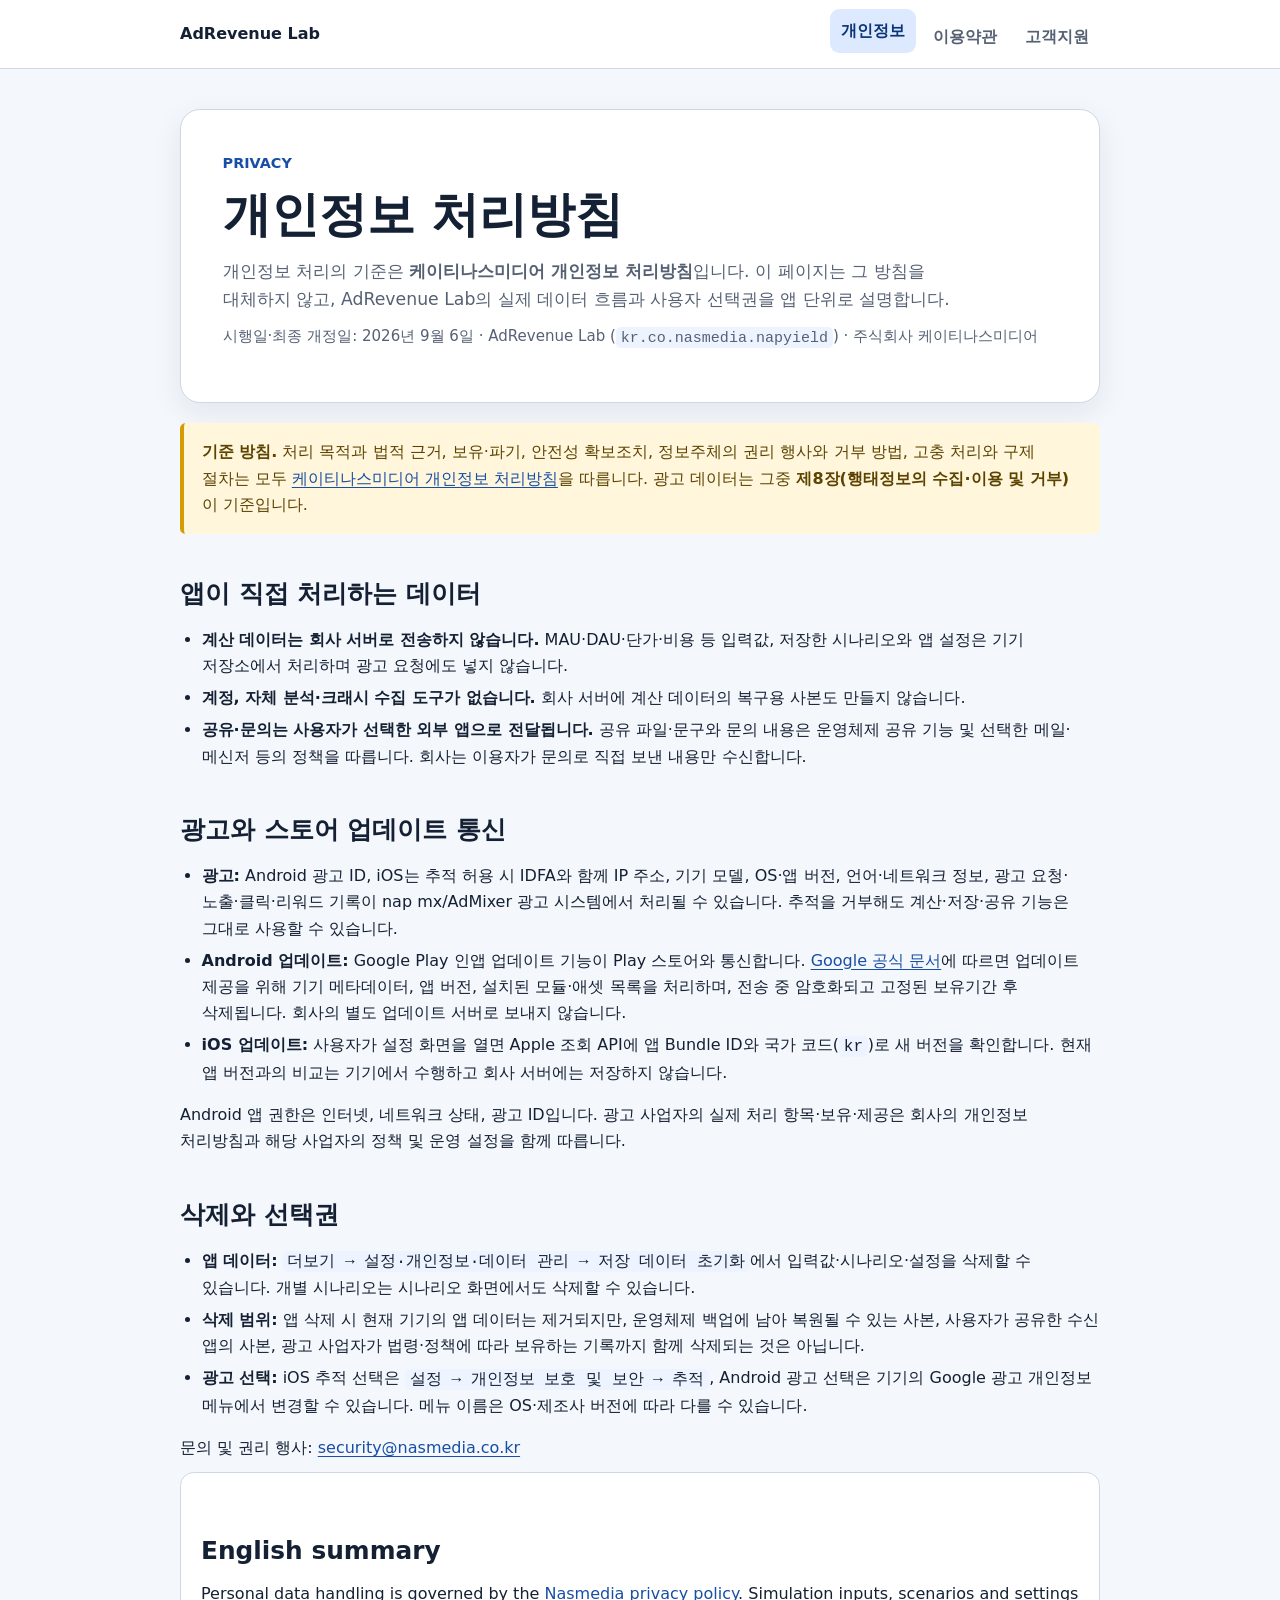
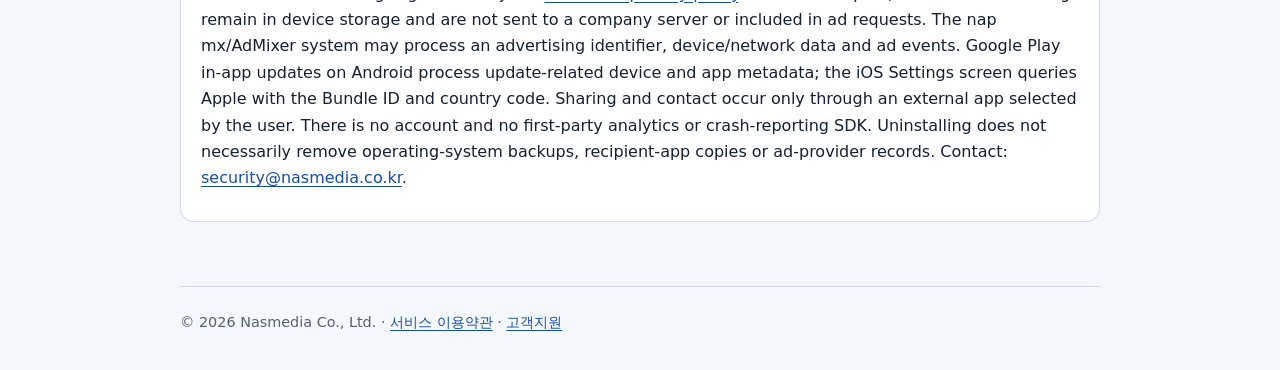
==== ad-revenue-simulator/public/privacy-policy/index.html @ 471c248a "docs: publish updated app policies and support" ====
<!doctype html>
<html lang="ko">
<head>
  <meta charset="utf-8">
  <meta name="viewport" content="width=device-width,initial-scale=1">
  <meta name="description" content="AdRevenue Lab 앱 개인정보 고지. 로컬 계산 데이터, nap mx 광고, 스토어 업데이트 확인과 삭제·선택권을 안내합니다.">
  <title>개인정보 처리방침 | AdRevenue Lab</title>
  <link rel="stylesheet" href="../legal.css">
</head>
<body>
  <a class="skip-link" href="#content">본문 바로가기</a>
  <header class="site-header"><div class="header-inner"><a class="brand" href="../support/">AdRevenue Lab</a><nav aria-label="정책 및 지원"><ul><li><a aria-current="page" href="./">개인정보</a></li><li><a href="../terms-of-service/">이용약관</a></li><li><a href="../support/">고객지원</a></li></ul></nav></div></header>
  <main id="content">
    <section class="hero" aria-labelledby="page-title">
      <p class="eyebrow">PRIVACY</p><h1 id="page-title">개인정보 처리방침</h1>
      <p class="lead">개인정보 처리의 기준은 <strong>케이티나스미디어 개인정보 처리방침</strong>입니다. 이 페이지는 그 방침을 대체하지 않고, AdRevenue Lab의 실제 데이터 흐름과 사용자 선택권을 앱 단위로 설명합니다.</p>
      <p class="meta">시행일·최종 개정일: 2026년 9월 6일 · AdRevenue Lab (<code>kr.co.nasmedia.napyield</code>) · 주식회사 케이티나스미디어</p>
    </section>

    <aside class="notice" aria-label="기준 방침"><strong>기준 방침.</strong> 처리 목적과 법적 근거, 보유·파기, 안전성 확보조치, 정보주체의 권리 행사와 거부 방법, 고충 처리와 구제 절차는 모두 <a href="https://www.nasmedia.co.kr/%EA%B0%9C%EC%9D%B8%EC%A0%95%EB%B3%B4%EC%B2%98%EB%A6%AC%EB%B0%A9%EC%B9%A8/">케이티나스미디어 개인정보 처리방침</a>을 따릅니다. 광고 데이터는 그중 <strong>제8장(행태정보의 수집·이용 및 거부)</strong>이 기준입니다.</aside>

    <section aria-labelledby="local-data"><h2 id="local-data">앱이 직접 처리하는 데이터</h2>
      <ul>
        <li><strong>계산 데이터는 회사 서버로 전송하지 않습니다.</strong> MAU·DAU·단가·비용 등 입력값, 저장한 시나리오와 앱 설정은 기기 저장소에서 처리하며 광고 요청에도 넣지 않습니다.</li>
        <li><strong>계정, 자체 분석·크래시 수집 도구가 없습니다.</strong> 회사 서버에 계산 데이터의 복구용 사본도 만들지 않습니다.</li>
        <li><strong>공유·문의는 사용자가 선택한 외부 앱으로 전달됩니다.</strong> 공유 파일·문구와 문의 내용은 운영체제 공유 기능 및 선택한 메일·메신저 등의 정책을 따릅니다. 회사는 이용자가 문의로 직접 보낸 내용만 수신합니다.</li>
      </ul>
    </section>

    <section aria-labelledby="communications"><h2 id="communications">광고와 스토어 업데이트 통신</h2>
      <ul>
        <li><strong>광고:</strong> Android 광고 ID, iOS는 추적 허용 시 IDFA와 함께 IP 주소, 기기 모델, OS·앱 버전, 언어·네트워크 정보, 광고 요청·노출·클릭·리워드 기록이 nap mx/AdMixer 광고 시스템에서 처리될 수 있습니다. 추적을 거부해도 계산·저장·공유 기능은 그대로 사용할 수 있습니다.</li>
        <li><strong>Android 업데이트:</strong> Google Play 인앱 업데이트 기능이 Play 스토어와 통신합니다. <a href="https://developer.android.com/guide/playcore/in-app-updates">Google 공식 문서</a>에 따르면 업데이트 제공을 위해 기기 메타데이터, 앱 버전, 설치된 모듈·애셋 목록을 처리하며, 전송 중 암호화되고 고정된 보유기간 후 삭제됩니다. 회사의 별도 업데이트 서버로 보내지 않습니다.</li>
        <li><strong>iOS 업데이트:</strong> 사용자가 설정 화면을 열면 Apple 조회 API에 앱 Bundle ID와 국가 코드(<code>kr</code>)로 새 버전을 확인합니다. 현재 앱 버전과의 비교는 기기에서 수행하고 회사 서버에는 저장하지 않습니다.</li>
      </ul>
      <p>Android 앱 권한은 인터넷, 네트워크 상태, 광고 ID입니다. 광고 사업자의 실제 처리 항목·보유·제공은 회사의 개인정보 처리방침과 해당 사업자의 정책 및 운영 설정을 함께 따릅니다.</p>
    </section>

    <section aria-labelledby="choices"><h2 id="choices">삭제와 선택권</h2>
      <ul>
        <li><strong>앱 데이터:</strong> <code>더보기 → 설정·개인정보·데이터 관리 → 저장 데이터 초기화</code>에서 입력값·시나리오·설정을 삭제할 수 있습니다. 개별 시나리오는 시나리오 화면에서도 삭제할 수 있습니다.</li>
        <li><strong>삭제 범위:</strong> 앱 삭제 시 현재 기기의 앱 데이터는 제거되지만, 운영체제 백업에 남아 복원될 수 있는 사본, 사용자가 공유한 수신 앱의 사본, 광고 사업자가 법령·정책에 따라 보유하는 기록까지 함께 삭제되는 것은 아닙니다.</li>
        <li><strong>광고 선택:</strong> iOS 추적 선택은 <code>설정 → 개인정보 보호 및 보안 → 추적</code>, Android 광고 선택은 기기의 Google 광고 개인정보 메뉴에서 변경할 수 있습니다. 메뉴 이름은 OS·제조사 버전에 따라 다를 수 있습니다.</li>
      </ul>
      <p>문의 및 권리 행사: <a href="mailto:security@nasmedia.co.kr">security@nasmedia.co.kr</a></p>
    </section>

    <section class="card" aria-labelledby="english-summary"><h2 id="english-summary">English summary</h2><p>Personal data handling is governed by the <a href="https://www.nasmedia.co.kr/%EA%B0%9C%EC%9D%B8%EC%A0%95%EB%B3%B4%EC%B2%98%EB%A6%AC%EB%B0%A9%EC%B9%A8/">Nasmedia privacy policy</a>. Simulation inputs, scenarios and settings remain in device storage and are not sent to a company server or included in ad requests. The nap mx/AdMixer system may process an advertising identifier, device/network data and ad events. Google Play in-app updates on Android process update-related device and app metadata; the iOS Settings screen queries Apple with the Bundle ID and country code. Sharing and contact occur only through an external app selected by the user. There is no account and no first-party analytics or crash-reporting SDK. Uninstalling does not necessarily remove operating-system backups, recipient-app copies or ad-provider records. Contact: <a href="mailto:security@nasmedia.co.kr">security@nasmedia.co.kr</a>.</p></section>
  </main>
  <footer class="site-footer">© 2026 Nasmedia Co., Ltd. · <a href="../terms-of-service/">서비스 이용약관</a> · <a href="../support/">고객지원</a></footer>
</body>
</html>
---- ad-revenue-simulator/public/legal.css ----
:root {
  color-scheme: light dark;
  --bg: #f4f7fb;
  --surface: #ffffff;
  --surface-soft: #eef4ff;
  --text: #142033;
  --muted: #566174;
  --line: #ced7e6;
  --brand: #174ea6;
  --brand-strong: #0b3578;
  --accent: #dce9ff;
  --warning-bg: #fff6db;
  --warning-text: #5c4300;
  --focus: #ffbf47;
  --shadow: 0 10px 30px rgb(27 55 95 / 8%);
}

* { box-sizing: border-box; }
html { scroll-behavior: smooth; }
body { margin: 0; background: var(--bg); color: var(--text); font: 16px/1.65 system-ui, -apple-system, BlinkMacSystemFont, "Segoe UI", sans-serif; word-break: keep-all; overflow-wrap: anywhere; }
a { color: var(--brand); text-underline-offset: .18em; }
a:hover { color: var(--brand-strong); }
a:focus-visible, summary:focus-visible { outline: 3px solid var(--focus); outline-offset: 3px; border-radius: 3px; }
.skip-link { position: fixed; z-index: 10; top: .75rem; left: .75rem; padding: .65rem .9rem; border-radius: .5rem; background: var(--text); color: var(--surface); transform: translateY(-180%); }
.skip-link:focus { transform: translateY(0); }
.site-header { border-bottom: 1px solid var(--line); background: var(--surface); }
.header-inner, main, .site-footer { width: min(100% - 2rem, 920px); margin-inline: auto; }
.header-inner { display: flex; align-items: center; justify-content: space-between; gap: 1rem; min-height: 4.25rem; }
.brand { color: var(--text); font-weight: 800; text-decoration: none; }
nav ul { display: flex; flex-wrap: wrap; gap: .35rem; margin: 0; padding: 0; list-style: none; }
nav a { display: inline-block; min-height: 2.75rem; padding: .55rem .7rem; border-radius: .6rem; color: var(--muted); font-weight: 650; text-decoration: none; }
nav a[aria-current="page"] { background: var(--accent); color: var(--brand-strong); }
main { padding-block: 2.5rem 4rem; }
.hero { padding: clamp(1.5rem, 4vw, 2.6rem); border: 1px solid var(--line); border-radius: 1.25rem; background: var(--surface); box-shadow: var(--shadow); }
.eyebrow { margin: 0 0 .4rem; color: var(--brand); font-size: .9rem; font-weight: 800; }
h1, h2, h3 { line-height: 1.35; letter-spacing: 0; }
h1 { margin: 0; font-size: clamp(2rem, 5vw, 3rem); }
h2 { margin: 2.7rem 0 .8rem; font-size: 1.55rem; scroll-margin-top: 1rem; }
h3 { margin: 1.5rem 0 .45rem; font-size: 1.15rem; }
p { margin: .65rem 0; }
.lead { max-width: 68ch; color: var(--muted); font-size: 1.08rem; }
.meta { color: var(--muted); font-size: .94rem; }
.summary-grid { display: grid; grid-template-columns: repeat(3, minmax(0, 1fr)); gap: .8rem; margin-top: 1.3rem; }
.summary-item, .card { border: 1px solid var(--line); border-radius: .85rem; background: var(--surface); }
.summary-item { padding: 1rem; background: var(--surface-soft); }
.summary-item strong { display: block; margin-bottom: .25rem; }
.summary-item p { margin: 0; color: var(--muted); font-size: .94rem; }
.notice { margin: 1.25rem 0; padding: 1rem 1.1rem; border-left: .3rem solid #d59b00; border-radius: .35rem; background: var(--warning-bg); color: var(--warning-text); }
.toc, .card { padding: 1.15rem 1.25rem; }
.toc { margin-top: 1.2rem; border: 1px solid var(--line); border-radius: .85rem; background: var(--surface); }
.toc strong { display: block; margin-bottom: .45rem; }
.toc ol { margin: 0; padding-left: 1.25rem; columns: 2; column-gap: 2rem; }
.toc li { break-inside: avoid; margin: .2rem 0; }
.table-wrap { margin: 1rem 0; overflow-x: auto; border: 1px solid var(--line); border-radius: .75rem; background: var(--surface); }
table { width: 100%; border-collapse: collapse; min-width: 680px; }
th, td { padding: .8rem; border-bottom: 1px solid var(--line); text-align: left; vertical-align: top; }
th { background: var(--surface-soft); font-size: .92rem; }
tr:last-child td { border-bottom: 0; }
ul, ol { padding-left: 1.35rem; }
li + li { margin-top: .35rem; }
code { padding: .1rem .3rem; border-radius: .3rem; background: var(--surface-soft); }
details { margin: .75rem 0; border: 1px solid var(--line); border-radius: .75rem; background: var(--surface); }
summary { padding: 1rem; cursor: pointer; font-weight: 750; }
details > div { padding: 0 1rem 1rem; color: var(--muted); }
details > div > :first-child { margin-top: 0; }
.contact-grid { display: grid; grid-template-columns: repeat(2, minmax(0, 1fr)); gap: .8rem; }
.site-footer { padding-block: 1.5rem 2.5rem; border-top: 1px solid var(--line); color: var(--muted); font-size: .9rem; }
@media (max-width: 720px) { .header-inner { align-items: flex-start; flex-direction: column; padding-block: .85rem; } .summary-grid, .contact-grid { grid-template-columns: 1fr; } .toc ol { columns: 1; } main { padding-top: 1.25rem; } }
@media (prefers-reduced-motion: reduce) { html { scroll-behavior: auto; } }
@media (prefers-color-scheme: dark) { :root { --bg: #0e1624; --surface: #151f30; --surface-soft: #1b2d49; --text: #edf3ff; --muted: #b7c2d3; --line: #35445c; --brand: #9cc2ff; --brand-strong: #c3d9ff; --accent: #233d64; --warning-bg: #3d310c; --warning-text: #ffe39a; --shadow: none; } }
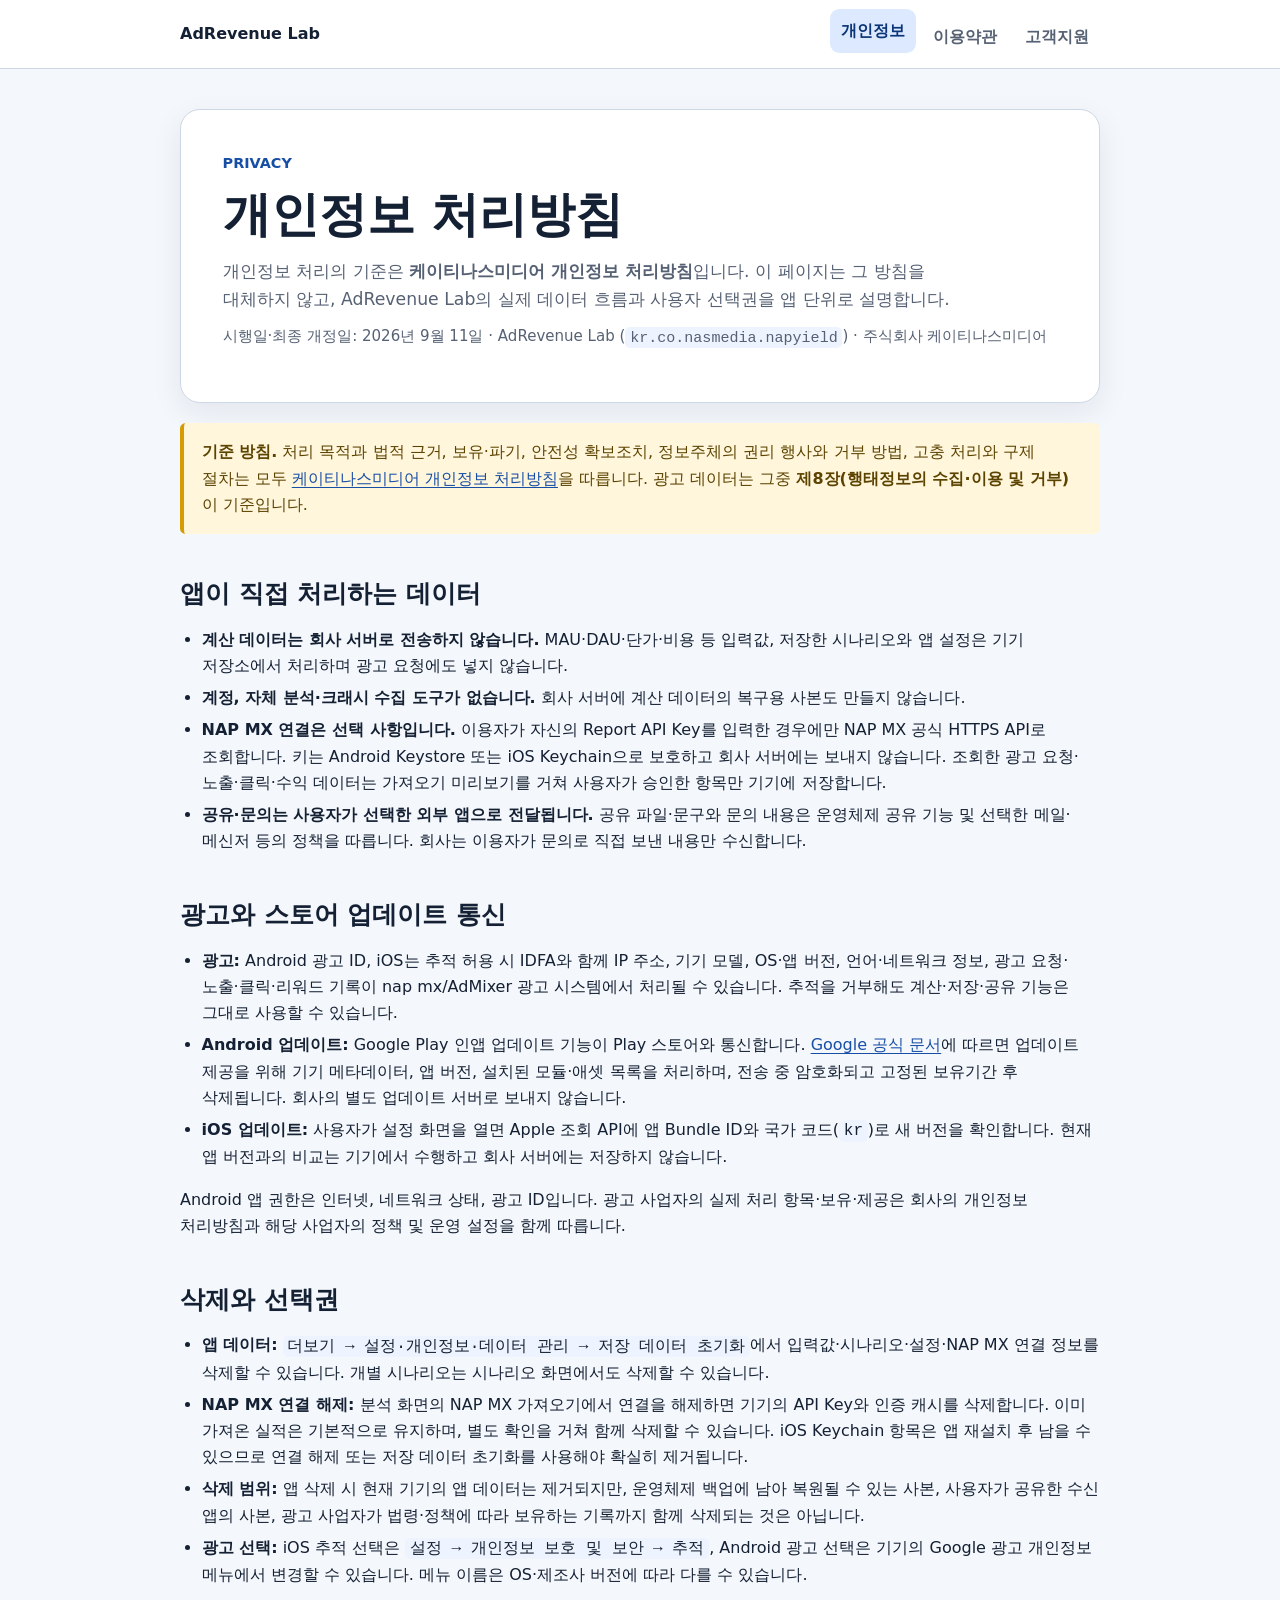
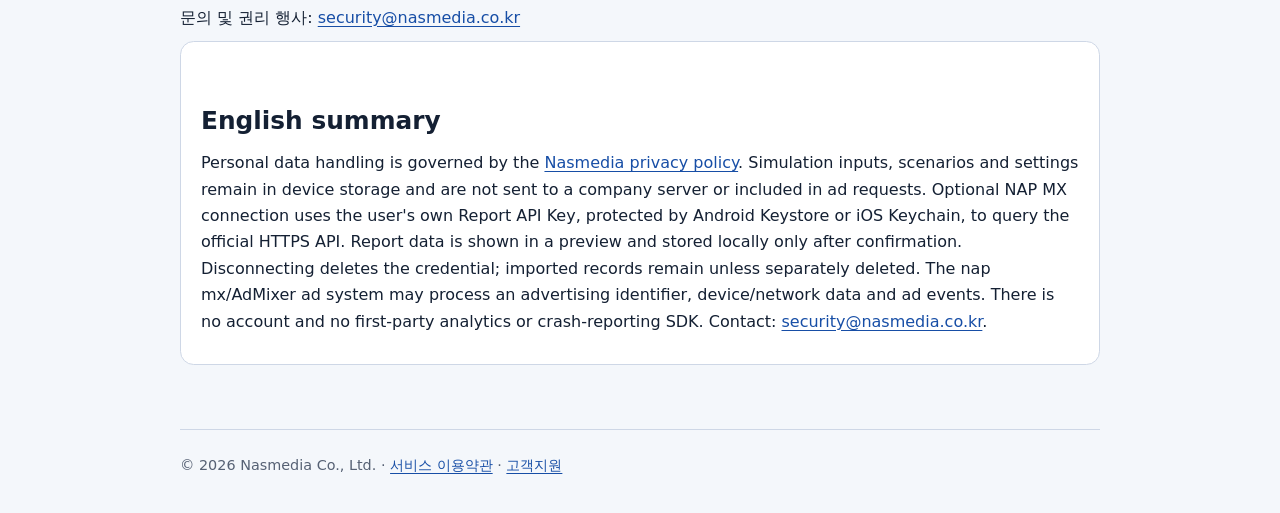
==== commit 11956472: "docs: disclose optional NAP MX report connection" ====
--- a/ad-revenue-simulator/public/privacy-policy/index.html
+++ b/ad-revenue-simulator/public/privacy-policy/index.html
@@ -14,7 +14,7 @@
     <section class="hero" aria-labelledby="page-title">
       <p class="eyebrow">PRIVACY</p><h1 id="page-title">개인정보 처리방침</h1>
       <p class="lead">개인정보 처리의 기준은 <strong>케이티나스미디어 개인정보 처리방침</strong>입니다. 이 페이지는 그 방침을 대체하지 않고, AdRevenue Lab의 실제 데이터 흐름과 사용자 선택권을 앱 단위로 설명합니다.</p>
-      <p class="meta">시행일·최종 개정일: 2026년 9월 6일 · AdRevenue Lab (<code>kr.co.nasmedia.napyield</code>) · 주식회사 케이티나스미디어</p>
+      <p class="meta">시행일·최종 개정일: 2026년 9월 11일 · AdRevenue Lab (<code>kr.co.nasmedia.napyield</code>) · 주식회사 케이티나스미디어</p>
     </section>
 
     <aside class="notice" aria-label="기준 방침"><strong>기준 방침.</strong> 처리 목적과 법적 근거, 보유·파기, 안전성 확보조치, 정보주체의 권리 행사와 거부 방법, 고충 처리와 구제 절차는 모두 <a href="https://www.nasmedia.co.kr/%EA%B0%9C%EC%9D%B8%EC%A0%95%EB%B3%B4%EC%B2%98%EB%A6%AC%EB%B0%A9%EC%B9%A8/">케이티나스미디어 개인정보 처리방침</a>을 따릅니다. 광고 데이터는 그중 <strong>제8장(행태정보의 수집·이용 및 거부)</strong>이 기준입니다.</aside>
@@ -23,6 +23,7 @@
       <ul>
         <li><strong>계산 데이터는 회사 서버로 전송하지 않습니다.</strong> MAU·DAU·단가·비용 등 입력값, 저장한 시나리오와 앱 설정은 기기 저장소에서 처리하며 광고 요청에도 넣지 않습니다.</li>
         <li><strong>계정, 자체 분석·크래시 수집 도구가 없습니다.</strong> 회사 서버에 계산 데이터의 복구용 사본도 만들지 않습니다.</li>
+        <li><strong>NAP MX 연결은 선택 사항입니다.</strong> 이용자가 자신의 Report API Key를 입력한 경우에만 NAP MX 공식 HTTPS API로 조회합니다. 키는 Android Keystore 또는 iOS Keychain으로 보호하고 회사 서버에는 보내지 않습니다. 조회한 광고 요청·노출·클릭·수익 데이터는 가져오기 미리보기를 거쳐 사용자가 승인한 항목만 기기에 저장합니다.</li>
         <li><strong>공유·문의는 사용자가 선택한 외부 앱으로 전달됩니다.</strong> 공유 파일·문구와 문의 내용은 운영체제 공유 기능 및 선택한 메일·메신저 등의 정책을 따릅니다. 회사는 이용자가 문의로 직접 보낸 내용만 수신합니다.</li>
       </ul>
     </section>
@@ -38,14 +39,15 @@
 
     <section aria-labelledby="choices"><h2 id="choices">삭제와 선택권</h2>
       <ul>
-        <li><strong>앱 데이터:</strong> <code>더보기 → 설정·개인정보·데이터 관리 → 저장 데이터 초기화</code>에서 입력값·시나리오·설정을 삭제할 수 있습니다. 개별 시나리오는 시나리오 화면에서도 삭제할 수 있습니다.</li>
+        <li><strong>앱 데이터:</strong> <code>더보기 → 설정·개인정보·데이터 관리 → 저장 데이터 초기화</code>에서 입력값·시나리오·설정·NAP MX 연결 정보를 삭제할 수 있습니다. 개별 시나리오는 시나리오 화면에서도 삭제할 수 있습니다.</li>
+        <li><strong>NAP MX 연결 해제:</strong> 분석 화면의 NAP MX 가져오기에서 연결을 해제하면 기기의 API Key와 인증 캐시를 삭제합니다. 이미 가져온 실적은 기본적으로 유지하며, 별도 확인을 거쳐 함께 삭제할 수 있습니다. iOS Keychain 항목은 앱 재설치 후 남을 수 있으므로 연결 해제 또는 저장 데이터 초기화를 사용해야 확실히 제거됩니다.</li>
         <li><strong>삭제 범위:</strong> 앱 삭제 시 현재 기기의 앱 데이터는 제거되지만, 운영체제 백업에 남아 복원될 수 있는 사본, 사용자가 공유한 수신 앱의 사본, 광고 사업자가 법령·정책에 따라 보유하는 기록까지 함께 삭제되는 것은 아닙니다.</li>
         <li><strong>광고 선택:</strong> iOS 추적 선택은 <code>설정 → 개인정보 보호 및 보안 → 추적</code>, Android 광고 선택은 기기의 Google 광고 개인정보 메뉴에서 변경할 수 있습니다. 메뉴 이름은 OS·제조사 버전에 따라 다를 수 있습니다.</li>
       </ul>
       <p>문의 및 권리 행사: <a href="mailto:security@nasmedia.co.kr">security@nasmedia.co.kr</a></p>
     </section>
 
-    <section class="card" aria-labelledby="english-summary"><h2 id="english-summary">English summary</h2><p>Personal data handling is governed by the <a href="https://www.nasmedia.co.kr/%EA%B0%9C%EC%9D%B8%EC%A0%95%EB%B3%B4%EC%B2%98%EB%A6%AC%EB%B0%A9%EC%B9%A8/">Nasmedia privacy policy</a>. Simulation inputs, scenarios and settings remain in device storage and are not sent to a company server or included in ad requests. The nap mx/AdMixer system may process an advertising identifier, device/network data and ad events. Google Play in-app updates on Android process update-related device and app metadata; the iOS Settings screen queries Apple with the Bundle ID and country code. Sharing and contact occur only through an external app selected by the user. There is no account and no first-party analytics or crash-reporting SDK. Uninstalling does not necessarily remove operating-system backups, recipient-app copies or ad-provider records. Contact: <a href="mailto:security@nasmedia.co.kr">security@nasmedia.co.kr</a>.</p></section>
+    <section class="card" aria-labelledby="english-summary"><h2 id="english-summary">English summary</h2><p>Personal data handling is governed by the <a href="https://www.nasmedia.co.kr/%EA%B0%9C%EC%9D%B8%EC%A0%95%EB%B3%B4%EC%B2%98%EB%A6%AC%EB%B0%A9%EC%B9%A8/">Nasmedia privacy policy</a>. Simulation inputs, scenarios and settings remain in device storage and are not sent to a company server or included in ad requests. Optional NAP MX connection uses the user's own Report API Key, protected by Android Keystore or iOS Keychain, to query the official HTTPS API. Report data is shown in a preview and stored locally only after confirmation. Disconnecting deletes the credential; imported records remain unless separately deleted. The nap mx/AdMixer ad system may process an advertising identifier, device/network data and ad events. There is no account and no first-party analytics or crash-reporting SDK. Contact: <a href="mailto:security@nasmedia.co.kr">security@nasmedia.co.kr</a>.</p></section>
   </main>
   <footer class="site-footer">© 2026 Nasmedia Co., Ltd. · <a href="../terms-of-service/">서비스 이용약관</a> · <a href="../support/">고객지원</a></footer>
 </body>
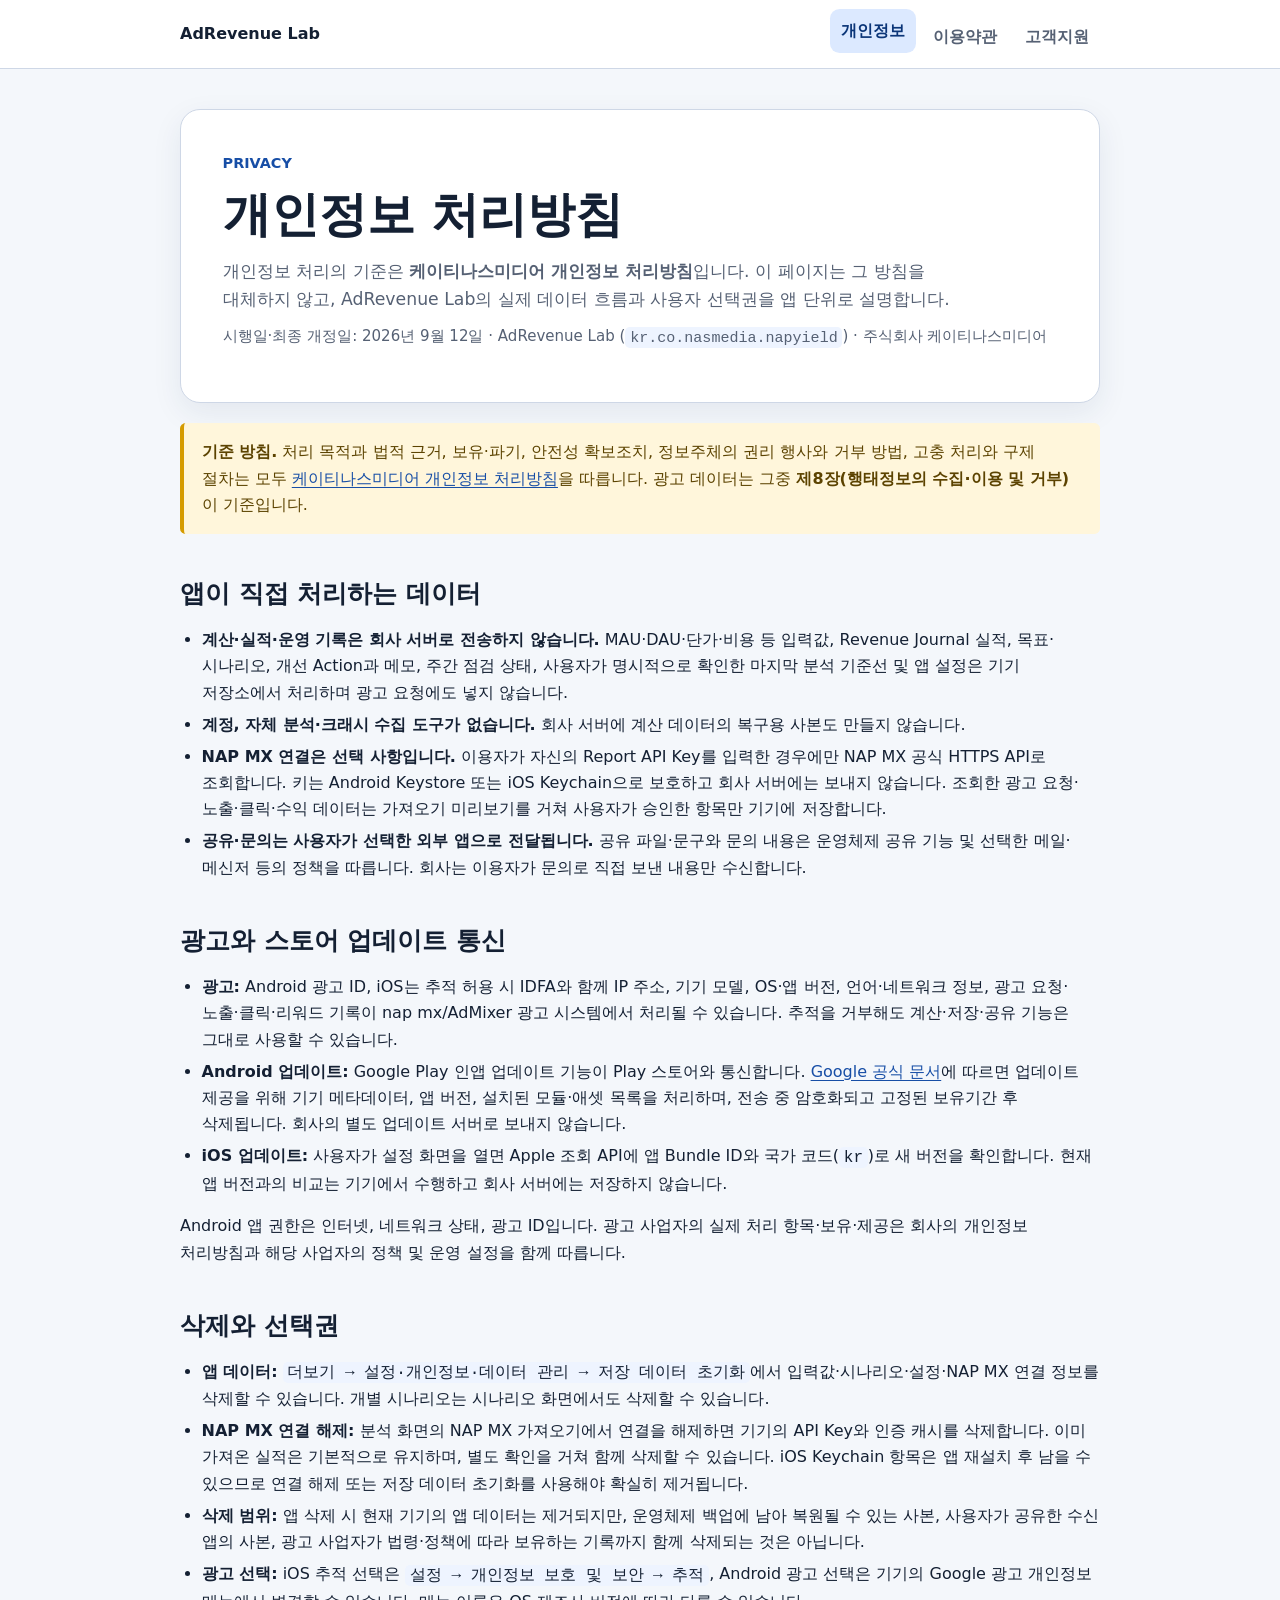
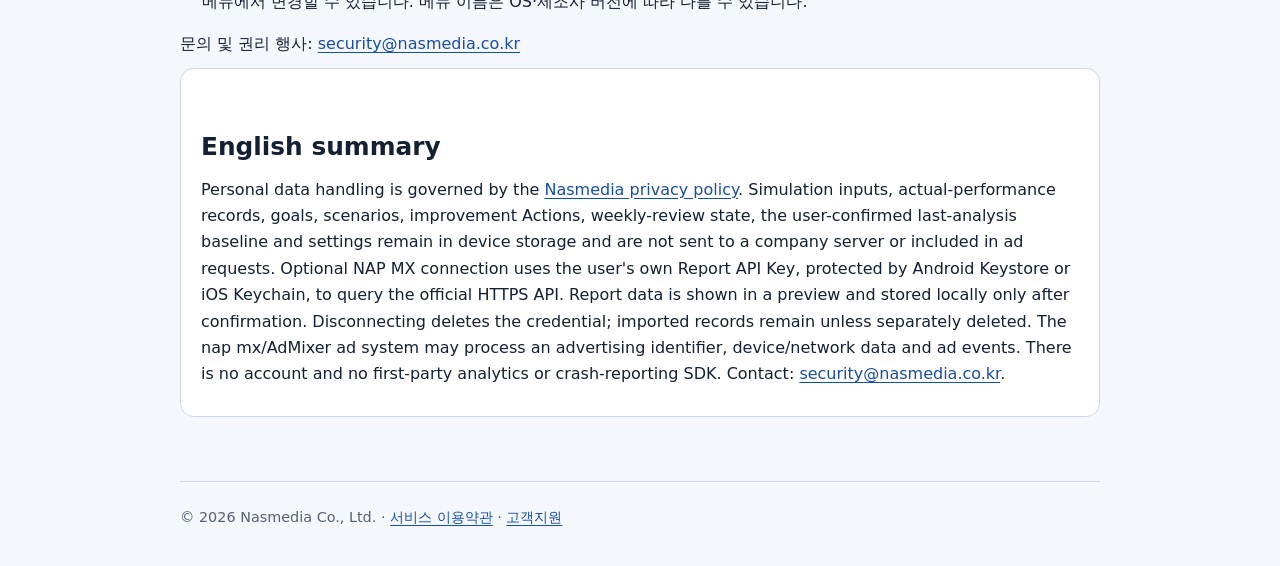
==== commit 6efc6393: "docs: describe local retention records" ====
--- a/ad-revenue-simulator/public/privacy-policy/index.html
+++ b/ad-revenue-simulator/public/privacy-policy/index.html
@@ -14,14 +14,14 @@
     <section class="hero" aria-labelledby="page-title">
       <p class="eyebrow">PRIVACY</p><h1 id="page-title">개인정보 처리방침</h1>
       <p class="lead">개인정보 처리의 기준은 <strong>케이티나스미디어 개인정보 처리방침</strong>입니다. 이 페이지는 그 방침을 대체하지 않고, AdRevenue Lab의 실제 데이터 흐름과 사용자 선택권을 앱 단위로 설명합니다.</p>
-      <p class="meta">시행일·최종 개정일: 2026년 9월 11일 · AdRevenue Lab (<code>kr.co.nasmedia.napyield</code>) · 주식회사 케이티나스미디어</p>
+      <p class="meta">시행일·최종 개정일: 2026년 9월 12일 · AdRevenue Lab (<code>kr.co.nasmedia.napyield</code>) · 주식회사 케이티나스미디어</p>
     </section>
 
     <aside class="notice" aria-label="기준 방침"><strong>기준 방침.</strong> 처리 목적과 법적 근거, 보유·파기, 안전성 확보조치, 정보주체의 권리 행사와 거부 방법, 고충 처리와 구제 절차는 모두 <a href="https://www.nasmedia.co.kr/%EA%B0%9C%EC%9D%B8%EC%A0%95%EB%B3%B4%EC%B2%98%EB%A6%AC%EB%B0%A9%EC%B9%A8/">케이티나스미디어 개인정보 처리방침</a>을 따릅니다. 광고 데이터는 그중 <strong>제8장(행태정보의 수집·이용 및 거부)</strong>이 기준입니다.</aside>
 
     <section aria-labelledby="local-data"><h2 id="local-data">앱이 직접 처리하는 데이터</h2>
       <ul>
-        <li><strong>계산 데이터는 회사 서버로 전송하지 않습니다.</strong> MAU·DAU·단가·비용 등 입력값, 저장한 시나리오와 앱 설정은 기기 저장소에서 처리하며 광고 요청에도 넣지 않습니다.</li>
+        <li><strong>계산·실적·운영 기록은 회사 서버로 전송하지 않습니다.</strong> MAU·DAU·단가·비용 등 입력값, Revenue Journal 실적, 목표·시나리오, 개선 Action과 메모, 주간 점검 상태, 사용자가 명시적으로 확인한 마지막 분석 기준선 및 앱 설정은 기기 저장소에서 처리하며 광고 요청에도 넣지 않습니다.</li>
         <li><strong>계정, 자체 분석·크래시 수집 도구가 없습니다.</strong> 회사 서버에 계산 데이터의 복구용 사본도 만들지 않습니다.</li>
         <li><strong>NAP MX 연결은 선택 사항입니다.</strong> 이용자가 자신의 Report API Key를 입력한 경우에만 NAP MX 공식 HTTPS API로 조회합니다. 키는 Android Keystore 또는 iOS Keychain으로 보호하고 회사 서버에는 보내지 않습니다. 조회한 광고 요청·노출·클릭·수익 데이터는 가져오기 미리보기를 거쳐 사용자가 승인한 항목만 기기에 저장합니다.</li>
         <li><strong>공유·문의는 사용자가 선택한 외부 앱으로 전달됩니다.</strong> 공유 파일·문구와 문의 내용은 운영체제 공유 기능 및 선택한 메일·메신저 등의 정책을 따릅니다. 회사는 이용자가 문의로 직접 보낸 내용만 수신합니다.</li>
@@ -47,7 +47,7 @@
       <p>문의 및 권리 행사: <a href="mailto:security@nasmedia.co.kr">security@nasmedia.co.kr</a></p>
     </section>
 
-    <section class="card" aria-labelledby="english-summary"><h2 id="english-summary">English summary</h2><p>Personal data handling is governed by the <a href="https://www.nasmedia.co.kr/%EA%B0%9C%EC%9D%B8%EC%A0%95%EB%B3%B4%EC%B2%98%EB%A6%AC%EB%B0%A9%EC%B9%A8/">Nasmedia privacy policy</a>. Simulation inputs, scenarios and settings remain in device storage and are not sent to a company server or included in ad requests. Optional NAP MX connection uses the user's own Report API Key, protected by Android Keystore or iOS Keychain, to query the official HTTPS API. Report data is shown in a preview and stored locally only after confirmation. Disconnecting deletes the credential; imported records remain unless separately deleted. The nap mx/AdMixer ad system may process an advertising identifier, device/network data and ad events. There is no account and no first-party analytics or crash-reporting SDK. Contact: <a href="mailto:security@nasmedia.co.kr">security@nasmedia.co.kr</a>.</p></section>
+    <section class="card" aria-labelledby="english-summary"><h2 id="english-summary">English summary</h2><p>Personal data handling is governed by the <a href="https://www.nasmedia.co.kr/%EA%B0%9C%EC%9D%B8%EC%A0%95%EB%B3%B4%EC%B2%98%EB%A6%AC%EB%B0%A9%EC%B9%A8/">Nasmedia privacy policy</a>. Simulation inputs, actual-performance records, goals, scenarios, improvement Actions, weekly-review state, the user-confirmed last-analysis baseline and settings remain in device storage and are not sent to a company server or included in ad requests. Optional NAP MX connection uses the user's own Report API Key, protected by Android Keystore or iOS Keychain, to query the official HTTPS API. Report data is shown in a preview and stored locally only after confirmation. Disconnecting deletes the credential; imported records remain unless separately deleted. The nap mx/AdMixer ad system may process an advertising identifier, device/network data and ad events. There is no account and no first-party analytics or crash-reporting SDK. Contact: <a href="mailto:security@nasmedia.co.kr">security@nasmedia.co.kr</a>.</p></section>
   </main>
   <footer class="site-footer">© 2026 Nasmedia Co., Ltd. · <a href="../terms-of-service/">서비스 이용약관</a> · <a href="../support/">고객지원</a></footer>
 </body>
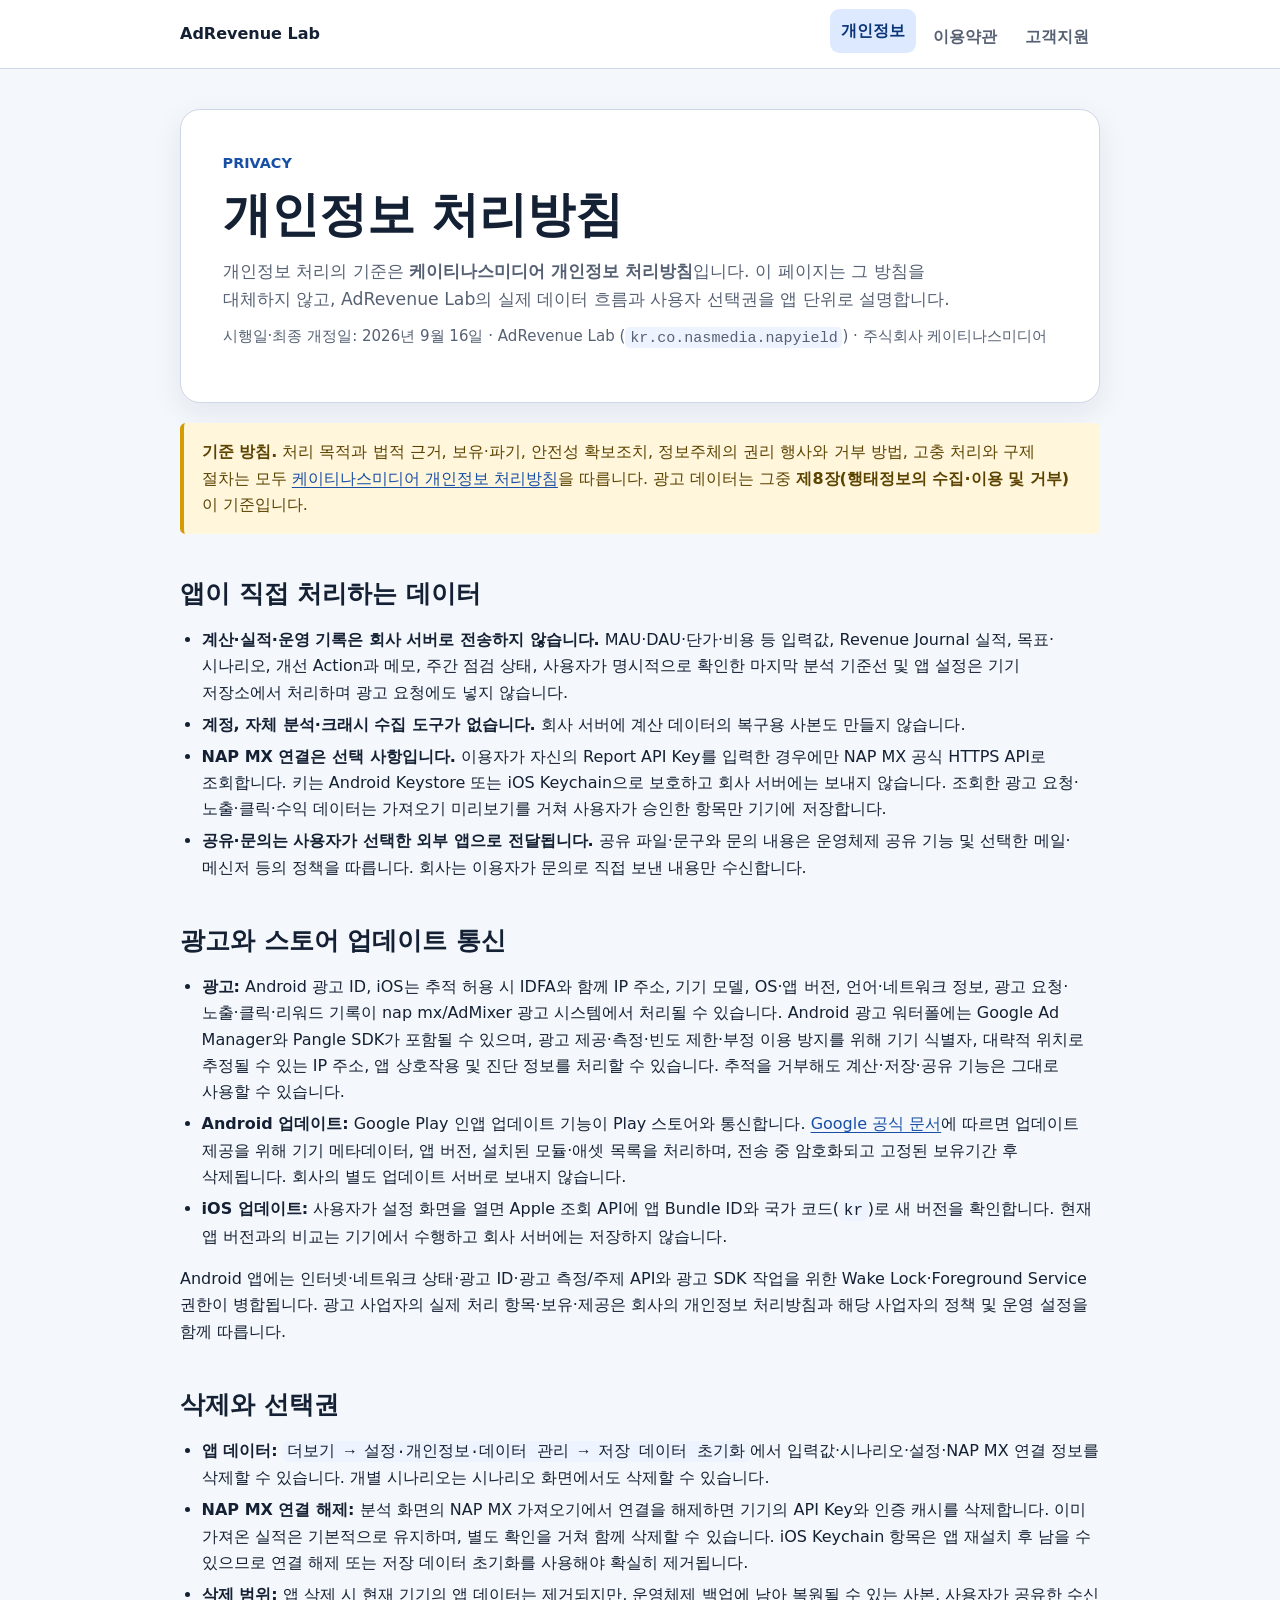
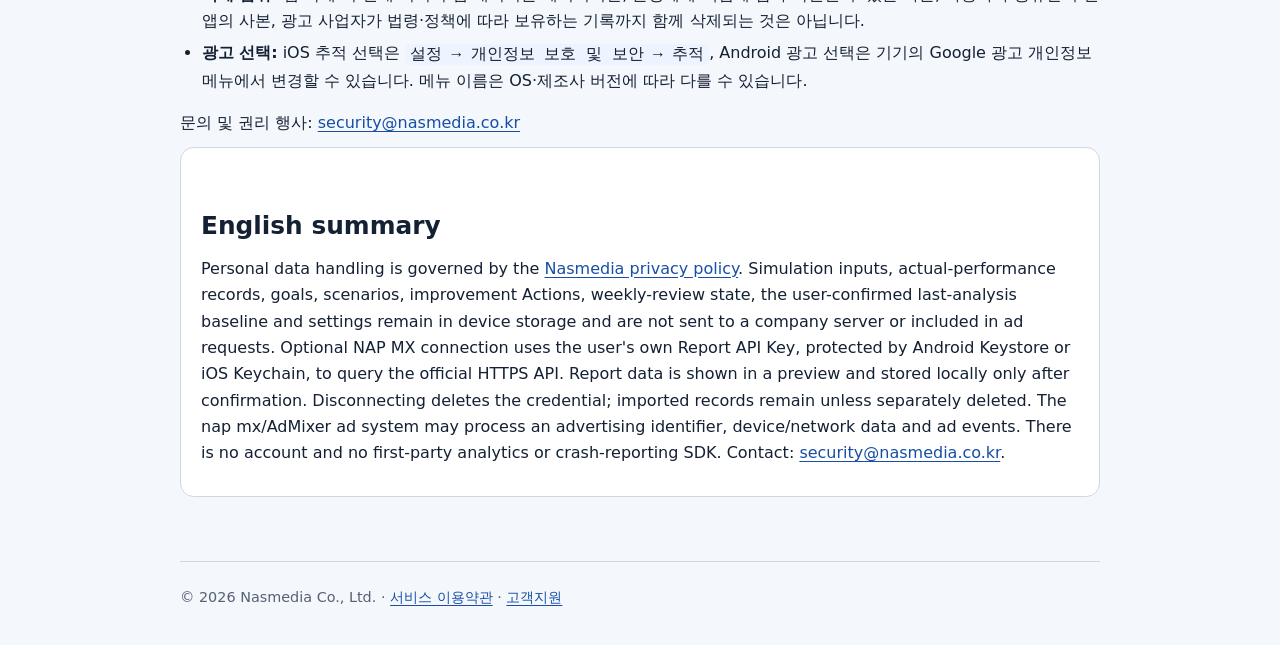
==== commit b8b84335: "docs: disclose Android GAM and Pangle data use" ====
--- a/ad-revenue-simulator/public/privacy-policy/index.html
+++ b/ad-revenue-simulator/public/privacy-policy/index.html
@@ -14,7 +14,7 @@
     <section class="hero" aria-labelledby="page-title">
       <p class="eyebrow">PRIVACY</p><h1 id="page-title">개인정보 처리방침</h1>
       <p class="lead">개인정보 처리의 기준은 <strong>케이티나스미디어 개인정보 처리방침</strong>입니다. 이 페이지는 그 방침을 대체하지 않고, AdRevenue Lab의 실제 데이터 흐름과 사용자 선택권을 앱 단위로 설명합니다.</p>
-      <p class="meta">시행일·최종 개정일: 2026년 9월 12일 · AdRevenue Lab (<code>kr.co.nasmedia.napyield</code>) · 주식회사 케이티나스미디어</p>
+      <p class="meta">시행일·최종 개정일: 2026년 9월 16일 · AdRevenue Lab (<code>kr.co.nasmedia.napyield</code>) · 주식회사 케이티나스미디어</p>
     </section>
 
     <aside class="notice" aria-label="기준 방침"><strong>기준 방침.</strong> 처리 목적과 법적 근거, 보유·파기, 안전성 확보조치, 정보주체의 권리 행사와 거부 방법, 고충 처리와 구제 절차는 모두 <a href="https://www.nasmedia.co.kr/%EA%B0%9C%EC%9D%B8%EC%A0%95%EB%B3%B4%EC%B2%98%EB%A6%AC%EB%B0%A9%EC%B9%A8/">케이티나스미디어 개인정보 처리방침</a>을 따릅니다. 광고 데이터는 그중 <strong>제8장(행태정보의 수집·이용 및 거부)</strong>이 기준입니다.</aside>
@@ -30,11 +30,11 @@
 
     <section aria-labelledby="communications"><h2 id="communications">광고와 스토어 업데이트 통신</h2>
       <ul>
-        <li><strong>광고:</strong> Android 광고 ID, iOS는 추적 허용 시 IDFA와 함께 IP 주소, 기기 모델, OS·앱 버전, 언어·네트워크 정보, 광고 요청·노출·클릭·리워드 기록이 nap mx/AdMixer 광고 시스템에서 처리될 수 있습니다. 추적을 거부해도 계산·저장·공유 기능은 그대로 사용할 수 있습니다.</li>
+        <li><strong>광고:</strong> Android 광고 ID, iOS는 추적 허용 시 IDFA와 함께 IP 주소, 기기 모델, OS·앱 버전, 언어·네트워크 정보, 광고 요청·노출·클릭·리워드 기록이 nap mx/AdMixer 광고 시스템에서 처리될 수 있습니다. Android 광고 워터폴에는 Google Ad Manager와 Pangle SDK가 포함될 수 있으며, 광고 제공·측정·빈도 제한·부정 이용 방지를 위해 기기 식별자, 대략적 위치로 추정될 수 있는 IP 주소, 앱 상호작용 및 진단 정보를 처리할 수 있습니다. 추적을 거부해도 계산·저장·공유 기능은 그대로 사용할 수 있습니다.</li>
         <li><strong>Android 업데이트:</strong> Google Play 인앱 업데이트 기능이 Play 스토어와 통신합니다. <a href="https://developer.android.com/guide/playcore/in-app-updates">Google 공식 문서</a>에 따르면 업데이트 제공을 위해 기기 메타데이터, 앱 버전, 설치된 모듈·애셋 목록을 처리하며, 전송 중 암호화되고 고정된 보유기간 후 삭제됩니다. 회사의 별도 업데이트 서버로 보내지 않습니다.</li>
         <li><strong>iOS 업데이트:</strong> 사용자가 설정 화면을 열면 Apple 조회 API에 앱 Bundle ID와 국가 코드(<code>kr</code>)로 새 버전을 확인합니다. 현재 앱 버전과의 비교는 기기에서 수행하고 회사 서버에는 저장하지 않습니다.</li>
       </ul>
-      <p>Android 앱 권한은 인터넷, 네트워크 상태, 광고 ID입니다. 광고 사업자의 실제 처리 항목·보유·제공은 회사의 개인정보 처리방침과 해당 사업자의 정책 및 운영 설정을 함께 따릅니다.</p>
+      <p>Android 앱에는 인터넷·네트워크 상태·광고 ID·광고 측정/주제 API와 광고 SDK 작업을 위한 Wake Lock·Foreground Service 권한이 병합됩니다. 광고 사업자의 실제 처리 항목·보유·제공은 회사의 개인정보 처리방침과 해당 사업자의 정책 및 운영 설정을 함께 따릅니다.</p>
     </section>
 
     <section aria-labelledby="choices"><h2 id="choices">삭제와 선택권</h2>
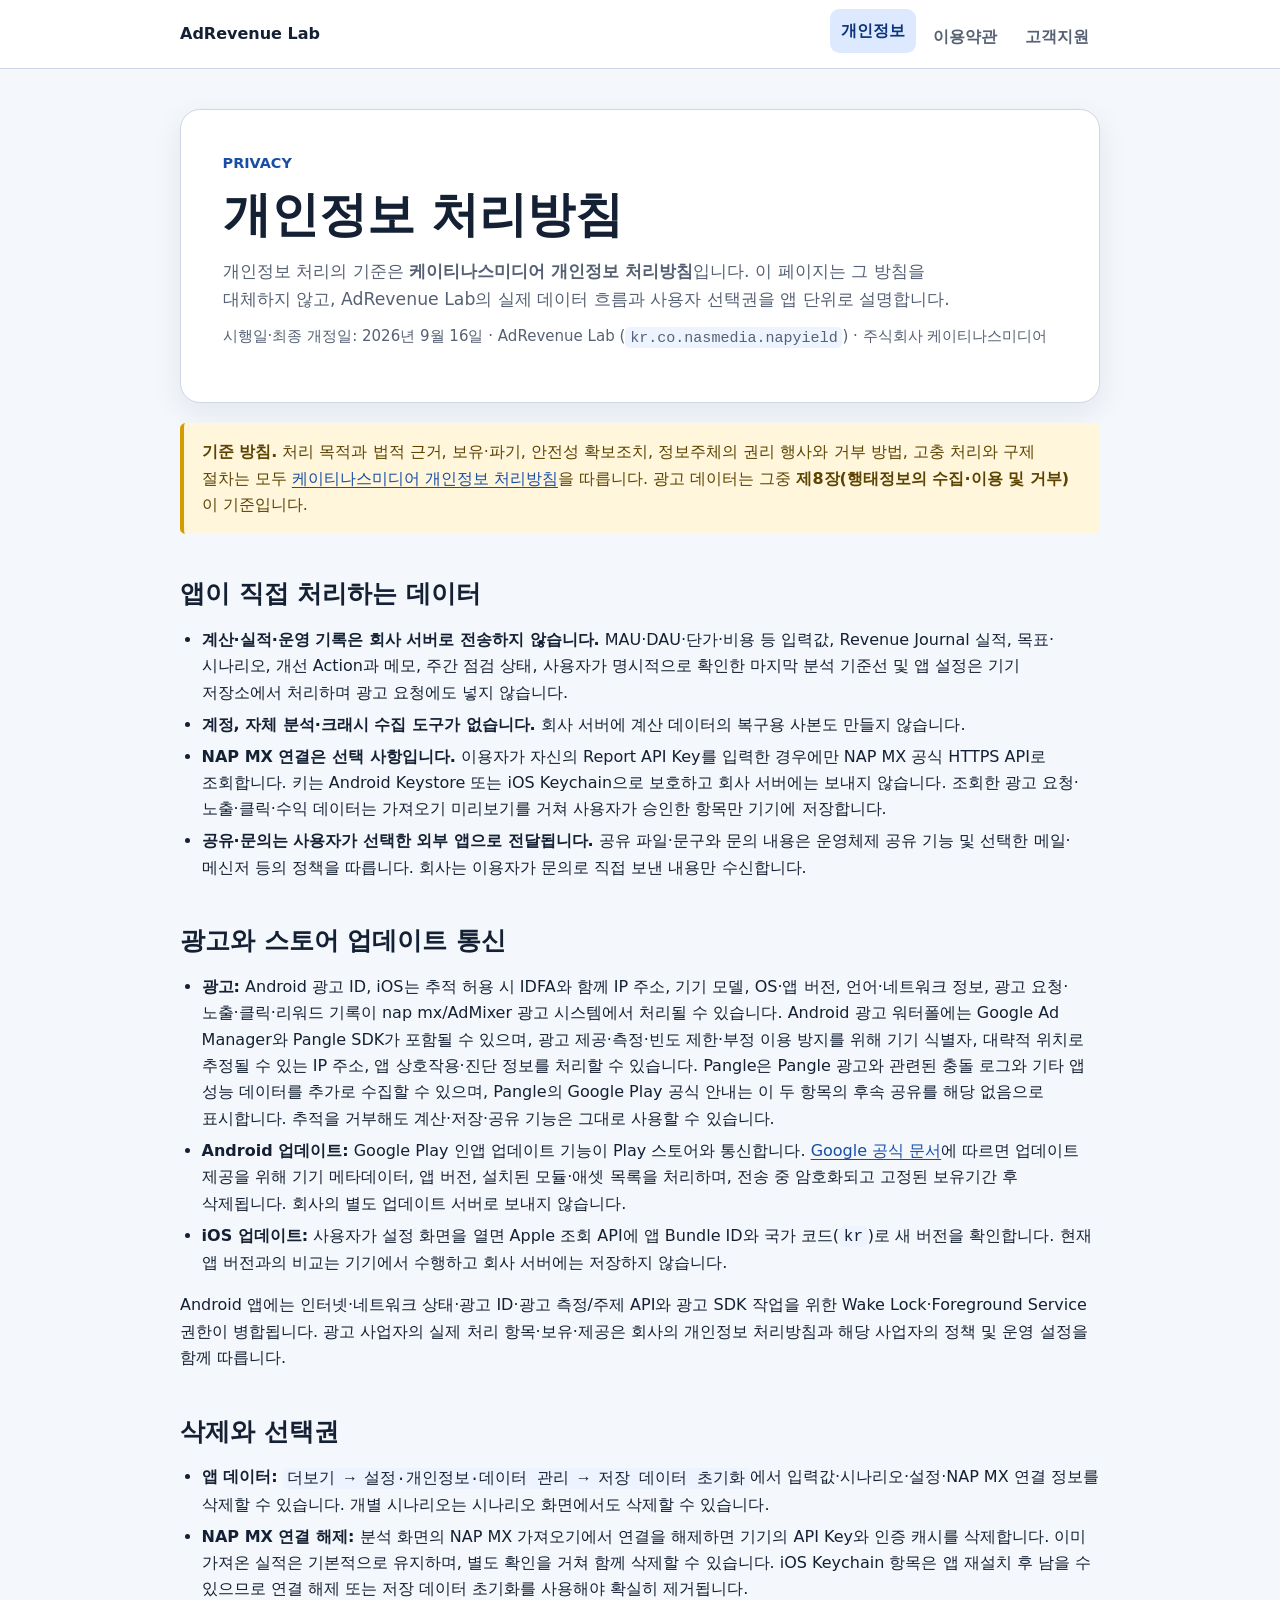
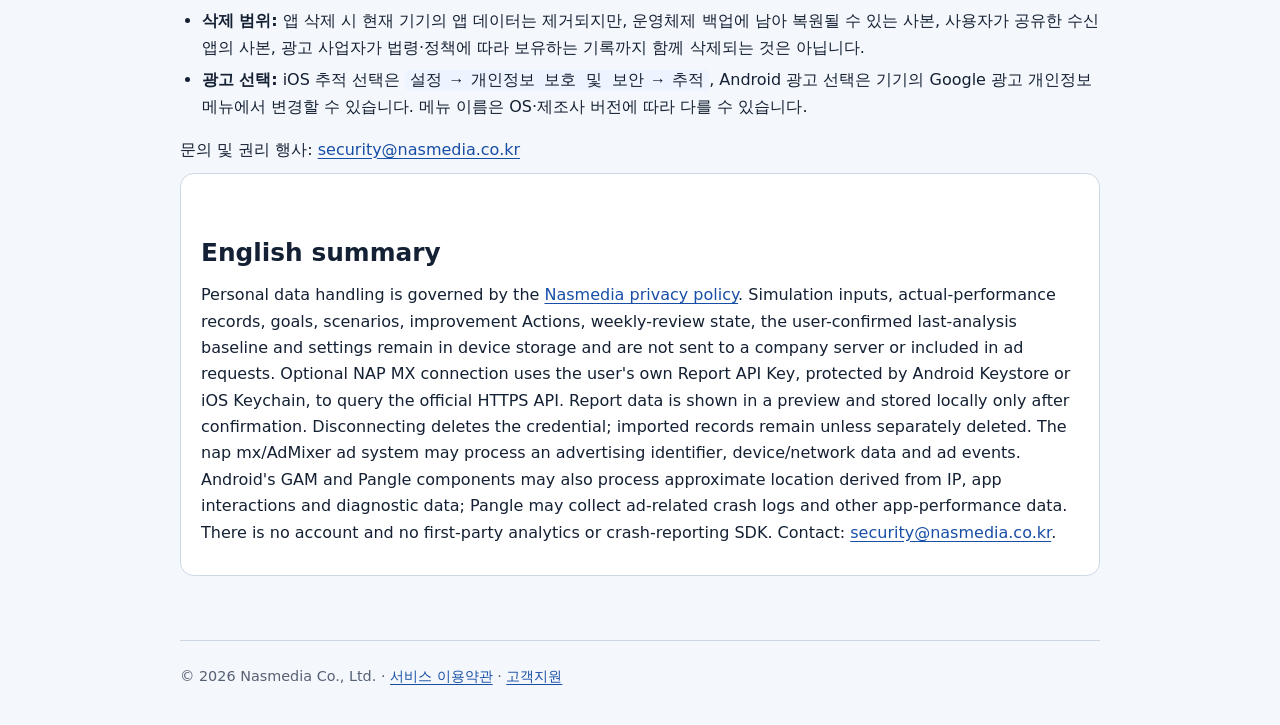
==== commit 4b0c3c15: "docs: align ad privacy disclosure" ====
--- a/ad-revenue-simulator/public/privacy-policy/index.html
+++ b/ad-revenue-simulator/public/privacy-policy/index.html
@@ -30,7 +30,7 @@
 
     <section aria-labelledby="communications"><h2 id="communications">광고와 스토어 업데이트 통신</h2>
       <ul>
-        <li><strong>광고:</strong> Android 광고 ID, iOS는 추적 허용 시 IDFA와 함께 IP 주소, 기기 모델, OS·앱 버전, 언어·네트워크 정보, 광고 요청·노출·클릭·리워드 기록이 nap mx/AdMixer 광고 시스템에서 처리될 수 있습니다. Android 광고 워터폴에는 Google Ad Manager와 Pangle SDK가 포함될 수 있으며, 광고 제공·측정·빈도 제한·부정 이용 방지를 위해 기기 식별자, 대략적 위치로 추정될 수 있는 IP 주소, 앱 상호작용 및 진단 정보를 처리할 수 있습니다. 추적을 거부해도 계산·저장·공유 기능은 그대로 사용할 수 있습니다.</li>
+        <li><strong>광고:</strong> Android 광고 ID, iOS는 추적 허용 시 IDFA와 함께 IP 주소, 기기 모델, OS·앱 버전, 언어·네트워크 정보, 광고 요청·노출·클릭·리워드 기록이 nap mx/AdMixer 광고 시스템에서 처리될 수 있습니다. Android 광고 워터폴에는 Google Ad Manager와 Pangle SDK가 포함될 수 있으며, 광고 제공·측정·빈도 제한·부정 이용 방지를 위해 기기 식별자, 대략적 위치로 추정될 수 있는 IP 주소, 앱 상호작용·진단 정보를 처리할 수 있습니다. Pangle은 Pangle 광고와 관련된 충돌 로그와 기타 앱 성능 데이터를 추가로 수집할 수 있으며, Pangle의 Google Play 공식 안내는 이 두 항목의 후속 공유를 해당 없음으로 표시합니다. 추적을 거부해도 계산·저장·공유 기능은 그대로 사용할 수 있습니다.</li>
         <li><strong>Android 업데이트:</strong> Google Play 인앱 업데이트 기능이 Play 스토어와 통신합니다. <a href="https://developer.android.com/guide/playcore/in-app-updates">Google 공식 문서</a>에 따르면 업데이트 제공을 위해 기기 메타데이터, 앱 버전, 설치된 모듈·애셋 목록을 처리하며, 전송 중 암호화되고 고정된 보유기간 후 삭제됩니다. 회사의 별도 업데이트 서버로 보내지 않습니다.</li>
         <li><strong>iOS 업데이트:</strong> 사용자가 설정 화면을 열면 Apple 조회 API에 앱 Bundle ID와 국가 코드(<code>kr</code>)로 새 버전을 확인합니다. 현재 앱 버전과의 비교는 기기에서 수행하고 회사 서버에는 저장하지 않습니다.</li>
       </ul>
@@ -47,7 +47,7 @@
       <p>문의 및 권리 행사: <a href="mailto:security@nasmedia.co.kr">security@nasmedia.co.kr</a></p>
     </section>
 
-    <section class="card" aria-labelledby="english-summary"><h2 id="english-summary">English summary</h2><p>Personal data handling is governed by the <a href="https://www.nasmedia.co.kr/%EA%B0%9C%EC%9D%B8%EC%A0%95%EB%B3%B4%EC%B2%98%EB%A6%AC%EB%B0%A9%EC%B9%A8/">Nasmedia privacy policy</a>. Simulation inputs, actual-performance records, goals, scenarios, improvement Actions, weekly-review state, the user-confirmed last-analysis baseline and settings remain in device storage and are not sent to a company server or included in ad requests. Optional NAP MX connection uses the user's own Report API Key, protected by Android Keystore or iOS Keychain, to query the official HTTPS API. Report data is shown in a preview and stored locally only after confirmation. Disconnecting deletes the credential; imported records remain unless separately deleted. The nap mx/AdMixer ad system may process an advertising identifier, device/network data and ad events. There is no account and no first-party analytics or crash-reporting SDK. Contact: <a href="mailto:security@nasmedia.co.kr">security@nasmedia.co.kr</a>.</p></section>
+    <section class="card" aria-labelledby="english-summary"><h2 id="english-summary">English summary</h2><p>Personal data handling is governed by the <a href="https://www.nasmedia.co.kr/%EA%B0%9C%EC%9D%B8%EC%A0%95%EB%B3%B4%EC%B2%98%EB%A6%AC%EB%B0%A9%EC%B9%A8/">Nasmedia privacy policy</a>. Simulation inputs, actual-performance records, goals, scenarios, improvement Actions, weekly-review state, the user-confirmed last-analysis baseline and settings remain in device storage and are not sent to a company server or included in ad requests. Optional NAP MX connection uses the user's own Report API Key, protected by Android Keystore or iOS Keychain, to query the official HTTPS API. Report data is shown in a preview and stored locally only after confirmation. Disconnecting deletes the credential; imported records remain unless separately deleted. The nap mx/AdMixer ad system may process an advertising identifier, device/network data and ad events. Android's GAM and Pangle components may also process approximate location derived from IP, app interactions and diagnostic data; Pangle may collect ad-related crash logs and other app-performance data. There is no account and no first-party analytics or crash-reporting SDK. Contact: <a href="mailto:security@nasmedia.co.kr">security@nasmedia.co.kr</a>.</p></section>
   </main>
   <footer class="site-footer">© 2026 Nasmedia Co., Ltd. · <a href="../terms-of-service/">서비스 이용약관</a> · <a href="../support/">고객지원</a></footer>
 </body>
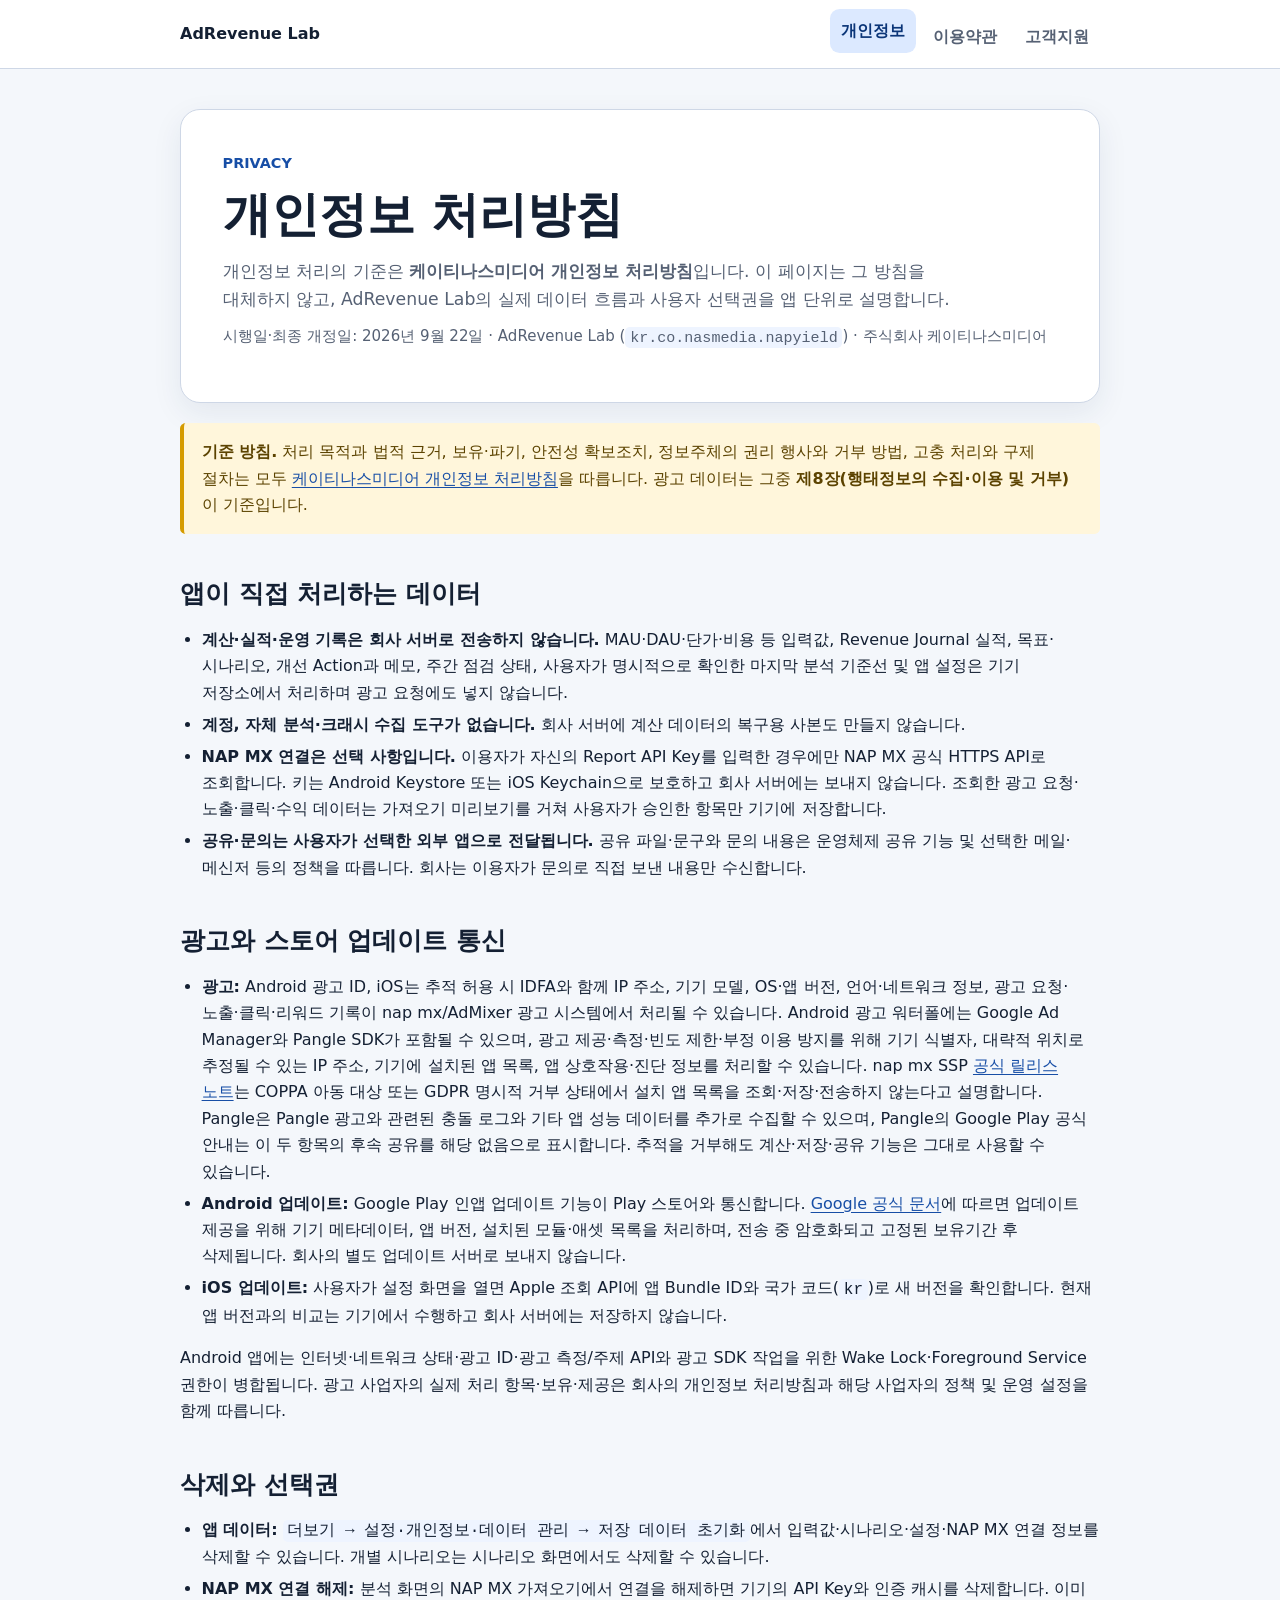
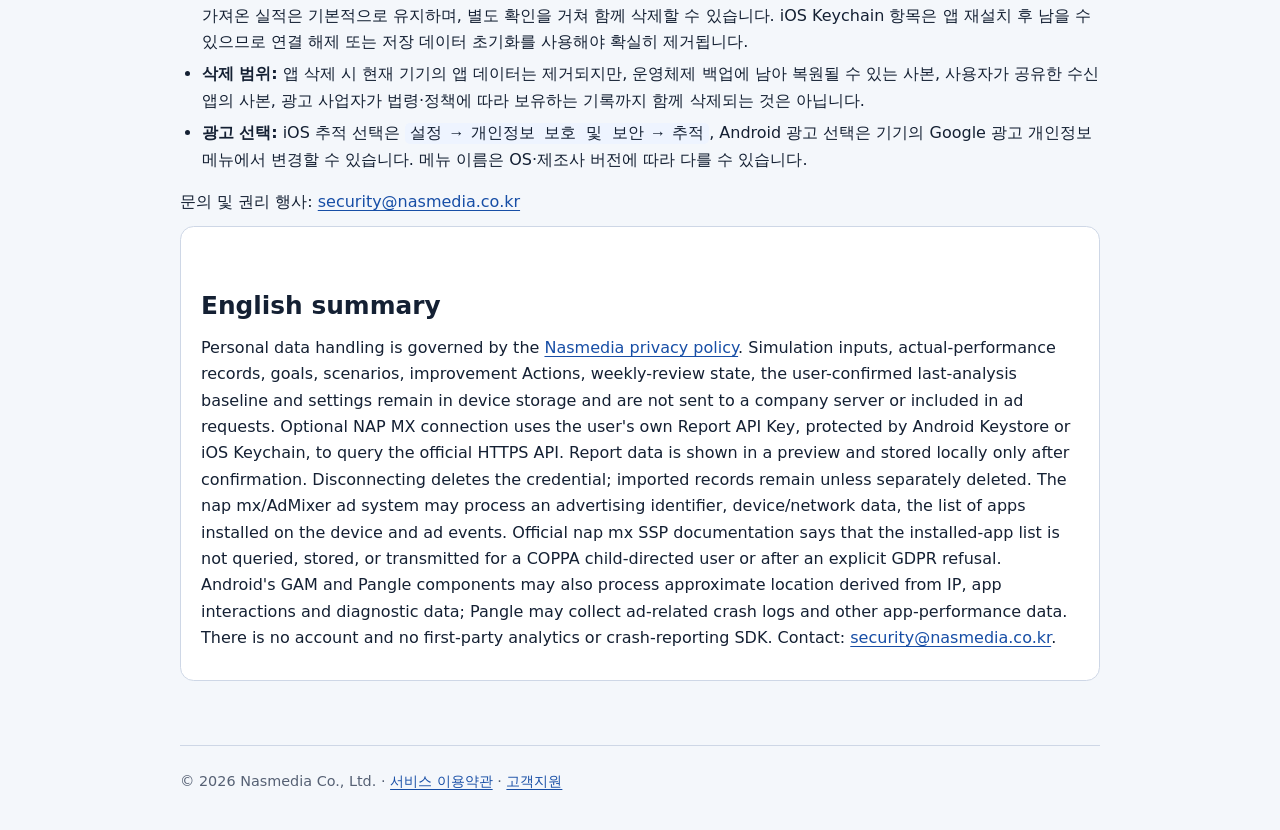
==== commit 8a04772d: "docs: disclose Android installed-app handling" ====
--- a/ad-revenue-simulator/public/privacy-policy/index.html
+++ b/ad-revenue-simulator/public/privacy-policy/index.html
@@ -14,7 +14,7 @@
     <section class="hero" aria-labelledby="page-title">
       <p class="eyebrow">PRIVACY</p><h1 id="page-title">개인정보 처리방침</h1>
       <p class="lead">개인정보 처리의 기준은 <strong>케이티나스미디어 개인정보 처리방침</strong>입니다. 이 페이지는 그 방침을 대체하지 않고, AdRevenue Lab의 실제 데이터 흐름과 사용자 선택권을 앱 단위로 설명합니다.</p>
-      <p class="meta">시행일·최종 개정일: 2026년 9월 16일 · AdRevenue Lab (<code>kr.co.nasmedia.napyield</code>) · 주식회사 케이티나스미디어</p>
+      <p class="meta">시행일·최종 개정일: 2026년 9월 22일 · AdRevenue Lab (<code>kr.co.nasmedia.napyield</code>) · 주식회사 케이티나스미디어</p>
     </section>
 
     <aside class="notice" aria-label="기준 방침"><strong>기준 방침.</strong> 처리 목적과 법적 근거, 보유·파기, 안전성 확보조치, 정보주체의 권리 행사와 거부 방법, 고충 처리와 구제 절차는 모두 <a href="https://www.nasmedia.co.kr/%EA%B0%9C%EC%9D%B8%EC%A0%95%EB%B3%B4%EC%B2%98%EB%A6%AC%EB%B0%A9%EC%B9%A8/">케이티나스미디어 개인정보 처리방침</a>을 따릅니다. 광고 데이터는 그중 <strong>제8장(행태정보의 수집·이용 및 거부)</strong>이 기준입니다.</aside>
@@ -30,7 +30,7 @@
 
     <section aria-labelledby="communications"><h2 id="communications">광고와 스토어 업데이트 통신</h2>
       <ul>
-        <li><strong>광고:</strong> Android 광고 ID, iOS는 추적 허용 시 IDFA와 함께 IP 주소, 기기 모델, OS·앱 버전, 언어·네트워크 정보, 광고 요청·노출·클릭·리워드 기록이 nap mx/AdMixer 광고 시스템에서 처리될 수 있습니다. Android 광고 워터폴에는 Google Ad Manager와 Pangle SDK가 포함될 수 있으며, 광고 제공·측정·빈도 제한·부정 이용 방지를 위해 기기 식별자, 대략적 위치로 추정될 수 있는 IP 주소, 앱 상호작용·진단 정보를 처리할 수 있습니다. Pangle은 Pangle 광고와 관련된 충돌 로그와 기타 앱 성능 데이터를 추가로 수집할 수 있으며, Pangle의 Google Play 공식 안내는 이 두 항목의 후속 공유를 해당 없음으로 표시합니다. 추적을 거부해도 계산·저장·공유 기능은 그대로 사용할 수 있습니다.</li>
+        <li><strong>광고:</strong> Android 광고 ID, iOS는 추적 허용 시 IDFA와 함께 IP 주소, 기기 모델, OS·앱 버전, 언어·네트워크 정보, 광고 요청·노출·클릭·리워드 기록이 nap mx/AdMixer 광고 시스템에서 처리될 수 있습니다. Android 광고 워터폴에는 Google Ad Manager와 Pangle SDK가 포함될 수 있으며, 광고 제공·측정·빈도 제한·부정 이용 방지를 위해 기기 식별자, 대략적 위치로 추정될 수 있는 IP 주소, 기기에 설치된 앱 목록, 앱 상호작용·진단 정보를 처리할 수 있습니다. nap mx SSP <a href="https://github.com/Nasmedia-Tech/AOS-AdMixerSSP/blob/02063a1eb1db0da046ed3790ff90730ef866e94f/docs/android/native/changelog.md#v222-2026-09-10">공식 릴리스 노트</a>는 COPPA 아동 대상 또는 GDPR 명시적 거부 상태에서 설치 앱 목록을 조회·저장·전송하지 않는다고 설명합니다. Pangle은 Pangle 광고와 관련된 충돌 로그와 기타 앱 성능 데이터를 추가로 수집할 수 있으며, Pangle의 Google Play 공식 안내는 이 두 항목의 후속 공유를 해당 없음으로 표시합니다. 추적을 거부해도 계산·저장·공유 기능은 그대로 사용할 수 있습니다.</li>
         <li><strong>Android 업데이트:</strong> Google Play 인앱 업데이트 기능이 Play 스토어와 통신합니다. <a href="https://developer.android.com/guide/playcore/in-app-updates">Google 공식 문서</a>에 따르면 업데이트 제공을 위해 기기 메타데이터, 앱 버전, 설치된 모듈·애셋 목록을 처리하며, 전송 중 암호화되고 고정된 보유기간 후 삭제됩니다. 회사의 별도 업데이트 서버로 보내지 않습니다.</li>
         <li><strong>iOS 업데이트:</strong> 사용자가 설정 화면을 열면 Apple 조회 API에 앱 Bundle ID와 국가 코드(<code>kr</code>)로 새 버전을 확인합니다. 현재 앱 버전과의 비교는 기기에서 수행하고 회사 서버에는 저장하지 않습니다.</li>
       </ul>
@@ -47,7 +47,7 @@
       <p>문의 및 권리 행사: <a href="mailto:security@nasmedia.co.kr">security@nasmedia.co.kr</a></p>
     </section>
 
-    <section class="card" aria-labelledby="english-summary"><h2 id="english-summary">English summary</h2><p>Personal data handling is governed by the <a href="https://www.nasmedia.co.kr/%EA%B0%9C%EC%9D%B8%EC%A0%95%EB%B3%B4%EC%B2%98%EB%A6%AC%EB%B0%A9%EC%B9%A8/">Nasmedia privacy policy</a>. Simulation inputs, actual-performance records, goals, scenarios, improvement Actions, weekly-review state, the user-confirmed last-analysis baseline and settings remain in device storage and are not sent to a company server or included in ad requests. Optional NAP MX connection uses the user's own Report API Key, protected by Android Keystore or iOS Keychain, to query the official HTTPS API. Report data is shown in a preview and stored locally only after confirmation. Disconnecting deletes the credential; imported records remain unless separately deleted. The nap mx/AdMixer ad system may process an advertising identifier, device/network data and ad events. Android's GAM and Pangle components may also process approximate location derived from IP, app interactions and diagnostic data; Pangle may collect ad-related crash logs and other app-performance data. There is no account and no first-party analytics or crash-reporting SDK. Contact: <a href="mailto:security@nasmedia.co.kr">security@nasmedia.co.kr</a>.</p></section>
+    <section class="card" aria-labelledby="english-summary"><h2 id="english-summary">English summary</h2><p>Personal data handling is governed by the <a href="https://www.nasmedia.co.kr/%EA%B0%9C%EC%9D%B8%EC%A0%95%EB%B3%B4%EC%B2%98%EB%A6%AC%EB%B0%A9%EC%B9%A8/">Nasmedia privacy policy</a>. Simulation inputs, actual-performance records, goals, scenarios, improvement Actions, weekly-review state, the user-confirmed last-analysis baseline and settings remain in device storage and are not sent to a company server or included in ad requests. Optional NAP MX connection uses the user's own Report API Key, protected by Android Keystore or iOS Keychain, to query the official HTTPS API. Report data is shown in a preview and stored locally only after confirmation. Disconnecting deletes the credential; imported records remain unless separately deleted. The nap mx/AdMixer ad system may process an advertising identifier, device/network data, the list of apps installed on the device and ad events. Official nap mx SSP documentation says that the installed-app list is not queried, stored, or transmitted for a COPPA child-directed user or after an explicit GDPR refusal. Android's GAM and Pangle components may also process approximate location derived from IP, app interactions and diagnostic data; Pangle may collect ad-related crash logs and other app-performance data. There is no account and no first-party analytics or crash-reporting SDK. Contact: <a href="mailto:security@nasmedia.co.kr">security@nasmedia.co.kr</a>.</p></section>
   </main>
   <footer class="site-footer">© 2026 Nasmedia Co., Ltd. · <a href="../terms-of-service/">서비스 이용약관</a> · <a href="../support/">고객지원</a></footer>
 </body>
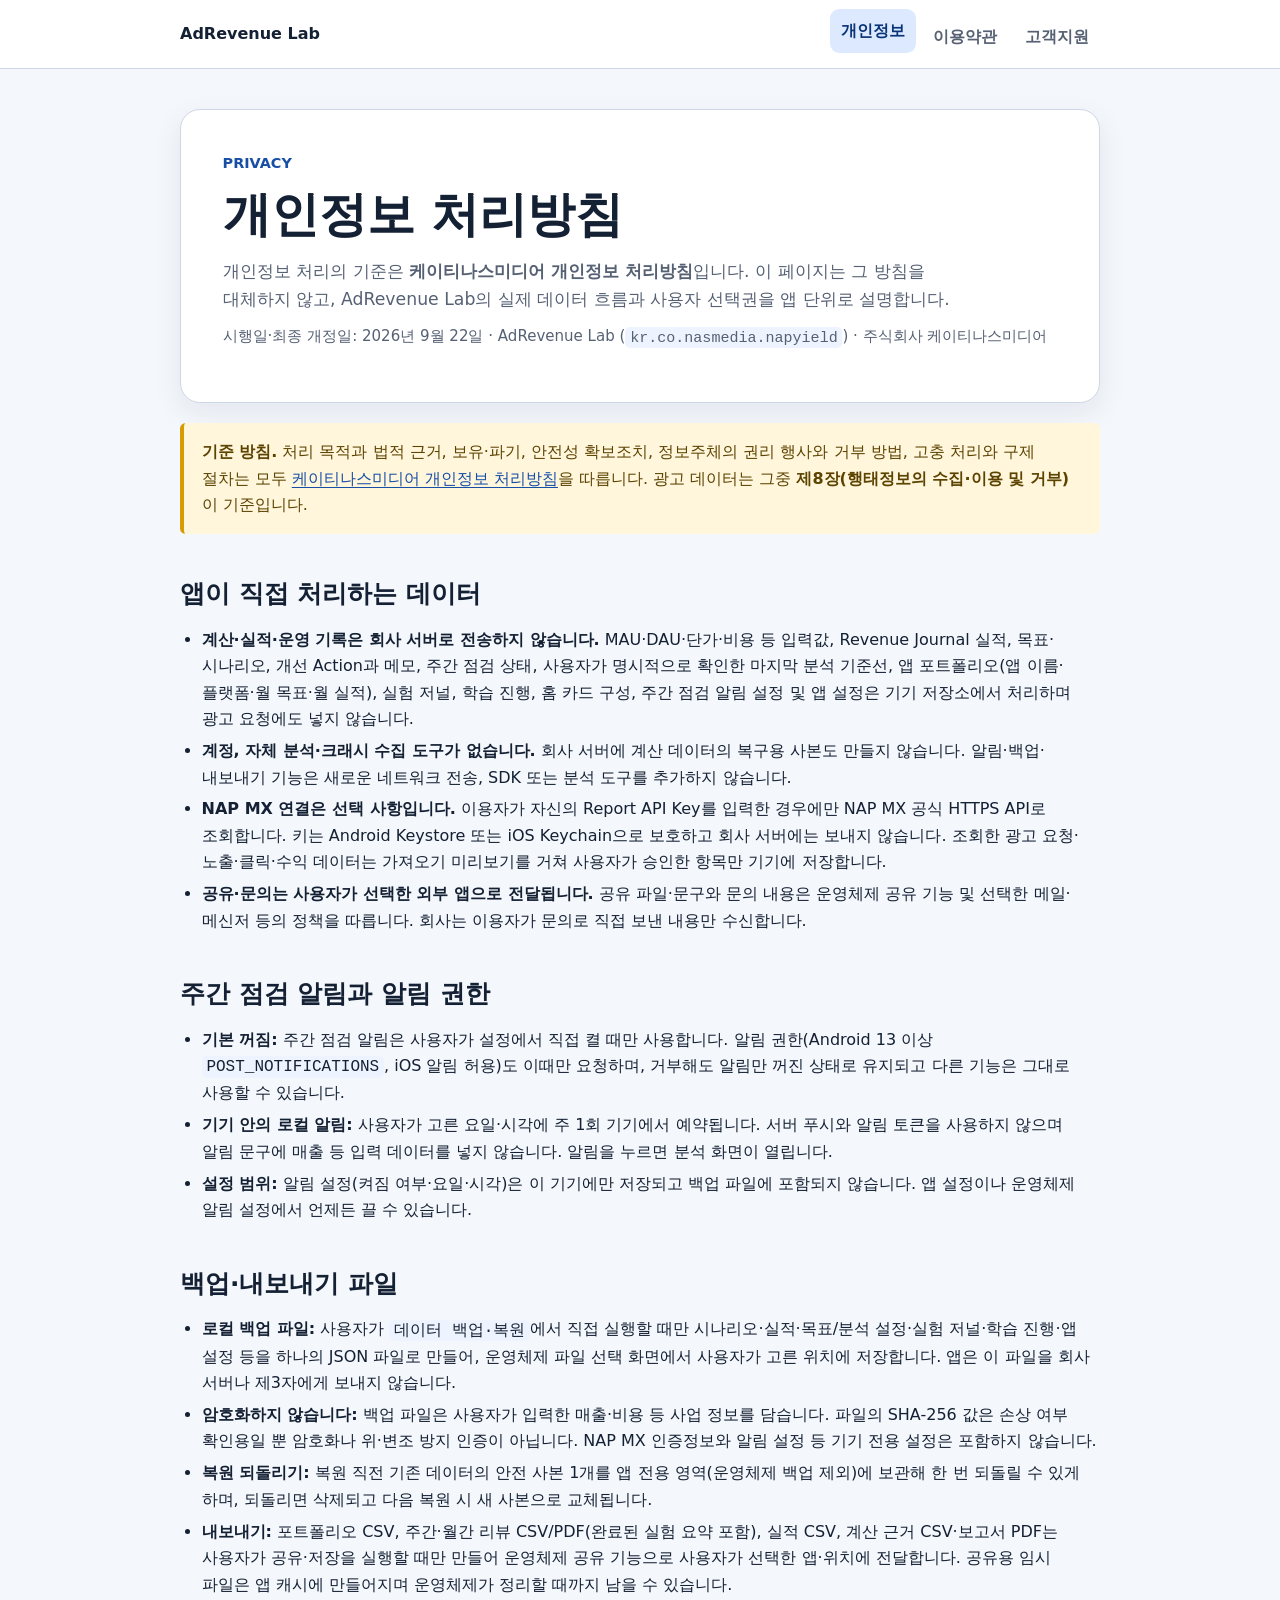
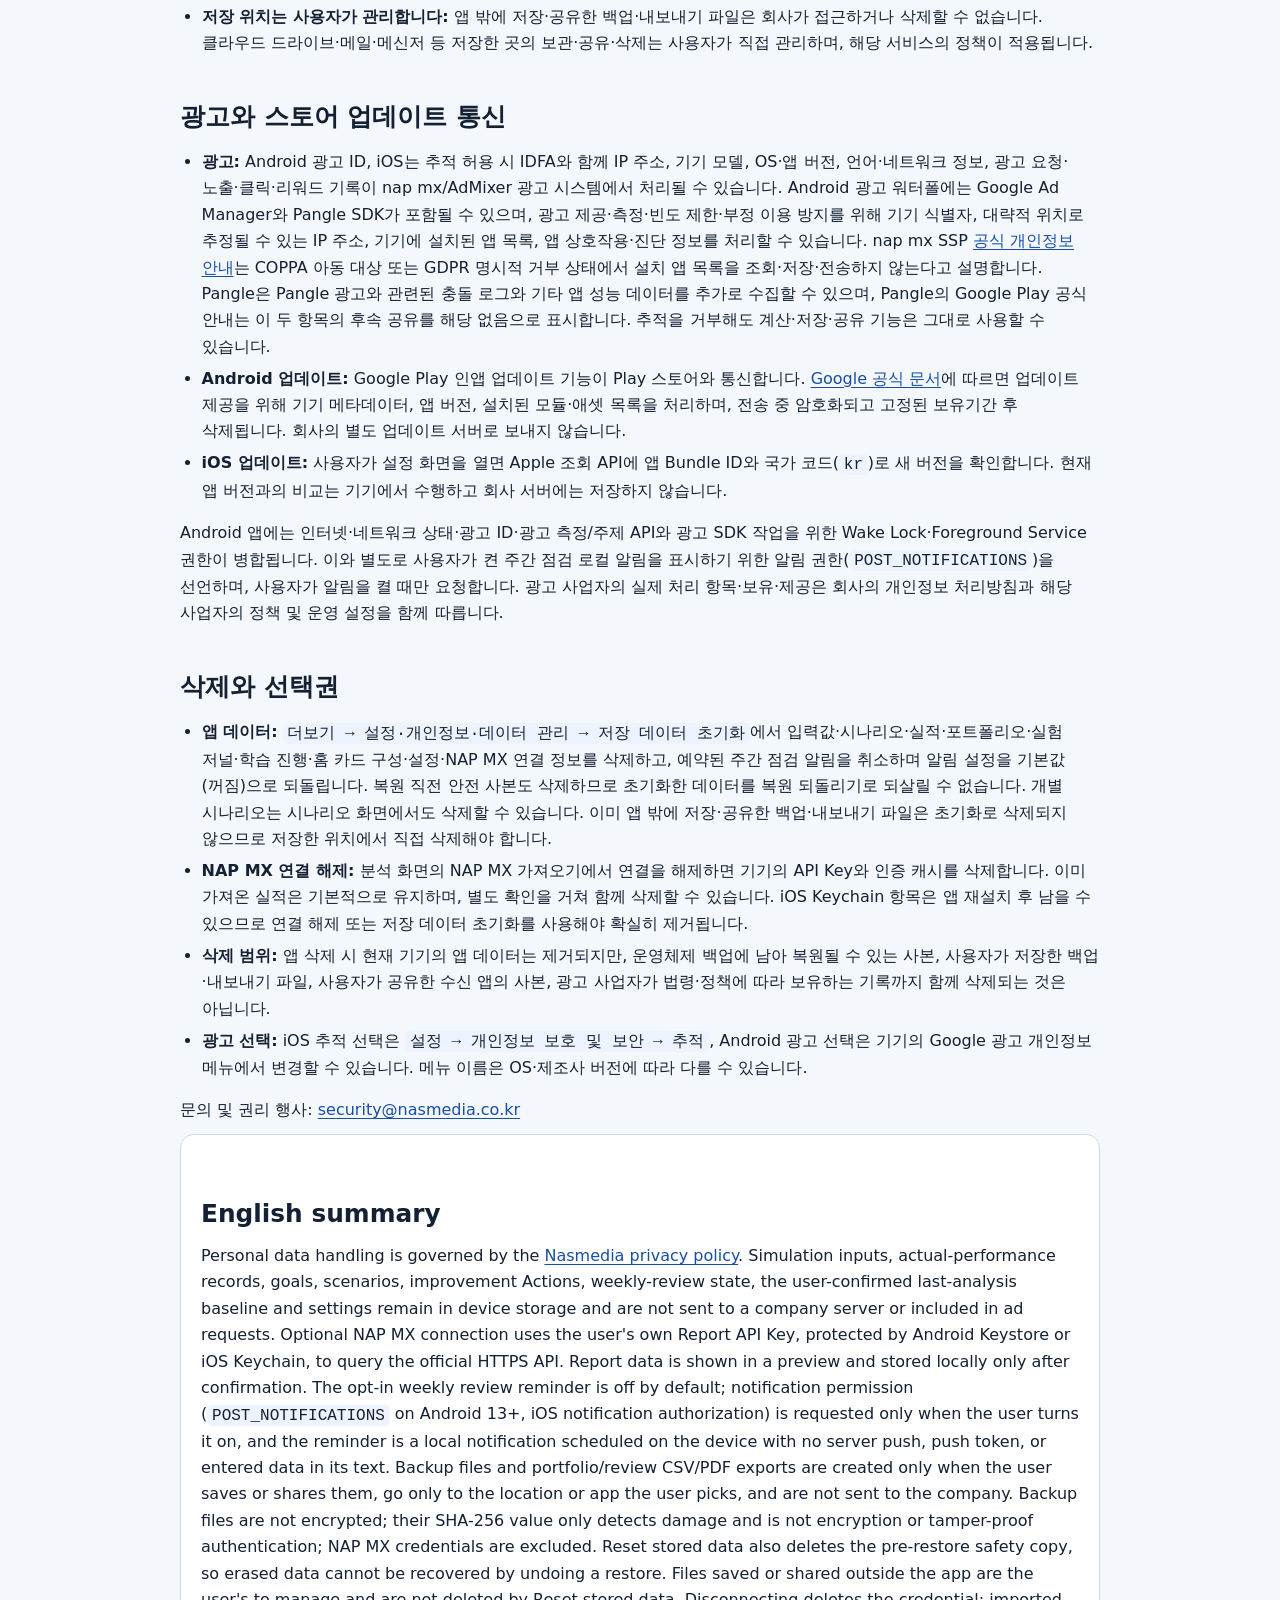
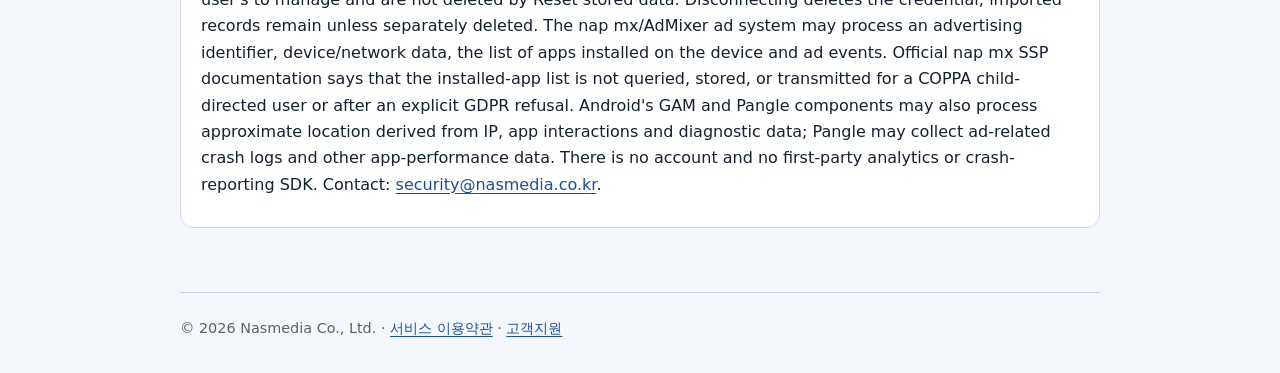
==== commit 0efcba53: "Clarify AdRevenue Lab local reminders, backup and reset disclosures" ====
--- a/ad-revenue-simulator/public/privacy-policy/index.html
+++ b/ad-revenue-simulator/public/privacy-policy/index.html
@@ -3,7 +3,7 @@
 <head>
   <meta charset="utf-8">
   <meta name="viewport" content="width=device-width,initial-scale=1">
-  <meta name="description" content="AdRevenue Lab 앱 개인정보 고지. 로컬 계산 데이터, nap mx 광고, 스토어 업데이트 확인과 삭제·선택권을 안내합니다.">
+  <meta name="description" content="AdRevenue Lab 앱 개인정보 고지. 로컬 계산 데이터, 주간 점검 알림, 백업·내보내기 파일, nap mx 광고, 스토어 업데이트 확인과 삭제·선택권을 안내합니다.">
   <title>개인정보 처리방침 | AdRevenue Lab</title>
   <link rel="stylesheet" href="../legal.css">
 </head>
@@ -21,33 +21,51 @@
 
     <section aria-labelledby="local-data"><h2 id="local-data">앱이 직접 처리하는 데이터</h2>
       <ul>
-        <li><strong>계산·실적·운영 기록은 회사 서버로 전송하지 않습니다.</strong> MAU·DAU·단가·비용 등 입력값, Revenue Journal 실적, 목표·시나리오, 개선 Action과 메모, 주간 점검 상태, 사용자가 명시적으로 확인한 마지막 분석 기준선 및 앱 설정은 기기 저장소에서 처리하며 광고 요청에도 넣지 않습니다.</li>
-        <li><strong>계정, 자체 분석·크래시 수집 도구가 없습니다.</strong> 회사 서버에 계산 데이터의 복구용 사본도 만들지 않습니다.</li>
+        <li><strong>계산·실적·운영 기록은 회사 서버로 전송하지 않습니다.</strong> MAU·DAU·단가·비용 등 입력값, Revenue Journal 실적, 목표·시나리오, 개선 Action과 메모, 주간 점검 상태, 사용자가 명시적으로 확인한 마지막 분석 기준선, 앱 포트폴리오(앱 이름·플랫폼·월 목표·월 실적), 실험 저널, 학습 진행, 홈 카드 구성, 주간 점검 알림 설정 및 앱 설정은 기기 저장소에서 처리하며 광고 요청에도 넣지 않습니다.</li>
+        <li><strong>계정, 자체 분석·크래시 수집 도구가 없습니다.</strong> 회사 서버에 계산 데이터의 복구용 사본도 만들지 않습니다. 알림·백업·내보내기 기능은 새로운 네트워크 전송, SDK 또는 분석 도구를 추가하지 않습니다.</li>
         <li><strong>NAP MX 연결은 선택 사항입니다.</strong> 이용자가 자신의 Report API Key를 입력한 경우에만 NAP MX 공식 HTTPS API로 조회합니다. 키는 Android Keystore 또는 iOS Keychain으로 보호하고 회사 서버에는 보내지 않습니다. 조회한 광고 요청·노출·클릭·수익 데이터는 가져오기 미리보기를 거쳐 사용자가 승인한 항목만 기기에 저장합니다.</li>
         <li><strong>공유·문의는 사용자가 선택한 외부 앱으로 전달됩니다.</strong> 공유 파일·문구와 문의 내용은 운영체제 공유 기능 및 선택한 메일·메신저 등의 정책을 따릅니다. 회사는 이용자가 문의로 직접 보낸 내용만 수신합니다.</li>
       </ul>
     </section>
 
+    <section aria-labelledby="reminder"><h2 id="reminder">주간 점검 알림과 알림 권한</h2>
+      <ul>
+        <li><strong>기본 꺼짐:</strong> 주간 점검 알림은 사용자가 설정에서 직접 켤 때만 사용합니다. 알림 권한(Android 13 이상 <code>POST_NOTIFICATIONS</code>, iOS 알림 허용)도 이때만 요청하며, 거부해도 알림만 꺼진 상태로 유지되고 다른 기능은 그대로 사용할 수 있습니다.</li>
+        <li><strong>기기 안의 로컬 알림:</strong> 사용자가 고른 요일·시각에 주 1회 기기에서 예약됩니다. 서버 푸시와 알림 토큰을 사용하지 않으며 알림 문구에 매출 등 입력 데이터를 넣지 않습니다. 알림을 누르면 분석 화면이 열립니다.</li>
+        <li><strong>설정 범위:</strong> 알림 설정(켜짐 여부·요일·시각)은 이 기기에만 저장되고 백업 파일에 포함되지 않습니다. 앱 설정이나 운영체제 알림 설정에서 언제든 끌 수 있습니다.</li>
+      </ul>
+    </section>
+
+    <section aria-labelledby="files"><h2 id="files">백업·내보내기 파일</h2>
+      <ul>
+        <li><strong>로컬 백업 파일:</strong> 사용자가 <code>데이터 백업·복원</code>에서 직접 실행할 때만 시나리오·실적·목표/분석 설정·실험 저널·학습 진행·앱 설정 등을 하나의 JSON 파일로 만들어, 운영체제 파일 선택 화면에서 사용자가 고른 위치에 저장합니다. 앱은 이 파일을 회사 서버나 제3자에게 보내지 않습니다.</li>
+        <li><strong>암호화하지 않습니다:</strong> 백업 파일은 사용자가 입력한 매출·비용 등 사업 정보를 담습니다. 파일의 SHA-256 값은 손상 여부 확인용일 뿐 암호화나 위·변조 방지 인증이 아닙니다. NAP MX 인증정보와 알림 설정 등 기기 전용 설정은 포함하지 않습니다.</li>
+        <li><strong>복원 되돌리기:</strong> 복원 직전 기존 데이터의 안전 사본 1개를 앱 전용 영역(운영체제 백업 제외)에 보관해 한 번 되돌릴 수 있게 하며, 되돌리면 삭제되고 다음 복원 시 새 사본으로 교체됩니다.</li>
+        <li><strong>내보내기:</strong> 포트폴리오 CSV, 주간·월간 리뷰 CSV/PDF(완료된 실험 요약 포함), 실적 CSV, 계산 근거 CSV·보고서 PDF는 사용자가 공유·저장을 실행할 때만 만들어 운영체제 공유 기능으로 사용자가 선택한 앱·위치에 전달합니다. 공유용 임시 파일은 앱 캐시에 만들어지며 운영체제가 정리할 때까지 남을 수 있습니다.</li>
+        <li><strong>저장 위치는 사용자가 관리합니다:</strong> 앱 밖에 저장·공유한 백업·내보내기 파일은 회사가 접근하거나 삭제할 수 없습니다. 클라우드 드라이브·메일·메신저 등 저장한 곳의 보관·공유·삭제는 사용자가 직접 관리하며, 해당 서비스의 정책이 적용됩니다.</li>
+      </ul>
+    </section>
+
     <section aria-labelledby="communications"><h2 id="communications">광고와 스토어 업데이트 통신</h2>
       <ul>
-        <li><strong>광고:</strong> Android 광고 ID, iOS는 추적 허용 시 IDFA와 함께 IP 주소, 기기 모델, OS·앱 버전, 언어·네트워크 정보, 광고 요청·노출·클릭·리워드 기록이 nap mx/AdMixer 광고 시스템에서 처리될 수 있습니다. Android 광고 워터폴에는 Google Ad Manager와 Pangle SDK가 포함될 수 있으며, 광고 제공·측정·빈도 제한·부정 이용 방지를 위해 기기 식별자, 대략적 위치로 추정될 수 있는 IP 주소, 기기에 설치된 앱 목록, 앱 상호작용·진단 정보를 처리할 수 있습니다. nap mx SSP <a href="https://github.com/Nasmedia-Tech/AOS-AdMixerSSP/blob/02063a1eb1db0da046ed3790ff90730ef866e94f/docs/android/native/changelog.md#v222-2026-09-10">공식 릴리스 노트</a>는 COPPA 아동 대상 또는 GDPR 명시적 거부 상태에서 설치 앱 목록을 조회·저장·전송하지 않는다고 설명합니다. Pangle은 Pangle 광고와 관련된 충돌 로그와 기타 앱 성능 데이터를 추가로 수집할 수 있으며, Pangle의 Google Play 공식 안내는 이 두 항목의 후속 공유를 해당 없음으로 표시합니다. 추적을 거부해도 계산·저장·공유 기능은 그대로 사용할 수 있습니다.</li>
+        <li><strong>광고:</strong> Android 광고 ID, iOS는 추적 허용 시 IDFA와 함께 IP 주소, 기기 모델, OS·앱 버전, 언어·네트워크 정보, 광고 요청·노출·클릭·리워드 기록이 nap mx/AdMixer 광고 시스템에서 처리될 수 있습니다. Android 광고 워터폴에는 Google Ad Manager와 Pangle SDK가 포함될 수 있으며, 광고 제공·측정·빈도 제한·부정 이용 방지를 위해 기기 식별자, 대략적 위치로 추정될 수 있는 IP 주소, 기기에 설치된 앱 목록, 앱 상호작용·진단 정보를 처리할 수 있습니다. nap mx SSP <a href="https://github.com/Nasmedia-Tech/AOS-AdMixerSSP/blob/8e17e8fe276d6f262405feb07bd2fec516867beb/docs/android/native/privacy.md#설치-앱-목록-수집-정책">공식 개인정보 안내</a>는 COPPA 아동 대상 또는 GDPR 명시적 거부 상태에서 설치 앱 목록을 조회·저장·전송하지 않는다고 설명합니다. Pangle은 Pangle 광고와 관련된 충돌 로그와 기타 앱 성능 데이터를 추가로 수집할 수 있으며, Pangle의 Google Play 공식 안내는 이 두 항목의 후속 공유를 해당 없음으로 표시합니다. 추적을 거부해도 계산·저장·공유 기능은 그대로 사용할 수 있습니다.</li>
         <li><strong>Android 업데이트:</strong> Google Play 인앱 업데이트 기능이 Play 스토어와 통신합니다. <a href="https://developer.android.com/guide/playcore/in-app-updates">Google 공식 문서</a>에 따르면 업데이트 제공을 위해 기기 메타데이터, 앱 버전, 설치된 모듈·애셋 목록을 처리하며, 전송 중 암호화되고 고정된 보유기간 후 삭제됩니다. 회사의 별도 업데이트 서버로 보내지 않습니다.</li>
         <li><strong>iOS 업데이트:</strong> 사용자가 설정 화면을 열면 Apple 조회 API에 앱 Bundle ID와 국가 코드(<code>kr</code>)로 새 버전을 확인합니다. 현재 앱 버전과의 비교는 기기에서 수행하고 회사 서버에는 저장하지 않습니다.</li>
       </ul>
-      <p>Android 앱에는 인터넷·네트워크 상태·광고 ID·광고 측정/주제 API와 광고 SDK 작업을 위한 Wake Lock·Foreground Service 권한이 병합됩니다. 광고 사업자의 실제 처리 항목·보유·제공은 회사의 개인정보 처리방침과 해당 사업자의 정책 및 운영 설정을 함께 따릅니다.</p>
+      <p>Android 앱에는 인터넷·네트워크 상태·광고 ID·광고 측정/주제 API와 광고 SDK 작업을 위한 Wake Lock·Foreground Service 권한이 병합됩니다. 이와 별도로 사용자가 켠 주간 점검 로컬 알림을 표시하기 위한 알림 권한(<code>POST_NOTIFICATIONS</code>)을 선언하며, 사용자가 알림을 켤 때만 요청합니다. 광고 사업자의 실제 처리 항목·보유·제공은 회사의 개인정보 처리방침과 해당 사업자의 정책 및 운영 설정을 함께 따릅니다.</p>
     </section>
 
     <section aria-labelledby="choices"><h2 id="choices">삭제와 선택권</h2>
       <ul>
-        <li><strong>앱 데이터:</strong> <code>더보기 → 설정·개인정보·데이터 관리 → 저장 데이터 초기화</code>에서 입력값·시나리오·설정·NAP MX 연결 정보를 삭제할 수 있습니다. 개별 시나리오는 시나리오 화면에서도 삭제할 수 있습니다.</li>
+        <li><strong>앱 데이터:</strong> <code>더보기 → 설정·개인정보·데이터 관리 → 저장 데이터 초기화</code>에서 입력값·시나리오·실적·포트폴리오·실험 저널·학습 진행·홈 카드 구성·설정·NAP MX 연결 정보를 삭제하고, 예약된 주간 점검 알림을 취소하며 알림 설정을 기본값(꺼짐)으로 되돌립니다. 복원 직전 안전 사본도 삭제하므로 초기화한 데이터를 복원 되돌리기로 되살릴 수 없습니다. 개별 시나리오는 시나리오 화면에서도 삭제할 수 있습니다. 이미 앱 밖에 저장·공유한 백업·내보내기 파일은 초기화로 삭제되지 않으므로 저장한 위치에서 직접 삭제해야 합니다.</li>
         <li><strong>NAP MX 연결 해제:</strong> 분석 화면의 NAP MX 가져오기에서 연결을 해제하면 기기의 API Key와 인증 캐시를 삭제합니다. 이미 가져온 실적은 기본적으로 유지하며, 별도 확인을 거쳐 함께 삭제할 수 있습니다. iOS Keychain 항목은 앱 재설치 후 남을 수 있으므로 연결 해제 또는 저장 데이터 초기화를 사용해야 확실히 제거됩니다.</li>
-        <li><strong>삭제 범위:</strong> 앱 삭제 시 현재 기기의 앱 데이터는 제거되지만, 운영체제 백업에 남아 복원될 수 있는 사본, 사용자가 공유한 수신 앱의 사본, 광고 사업자가 법령·정책에 따라 보유하는 기록까지 함께 삭제되는 것은 아닙니다.</li>
+        <li><strong>삭제 범위:</strong> 앱 삭제 시 현재 기기의 앱 데이터는 제거되지만, 운영체제 백업에 남아 복원될 수 있는 사본, 사용자가 저장한 백업·내보내기 파일, 사용자가 공유한 수신 앱의 사본, 광고 사업자가 법령·정책에 따라 보유하는 기록까지 함께 삭제되는 것은 아닙니다.</li>
         <li><strong>광고 선택:</strong> iOS 추적 선택은 <code>설정 → 개인정보 보호 및 보안 → 추적</code>, Android 광고 선택은 기기의 Google 광고 개인정보 메뉴에서 변경할 수 있습니다. 메뉴 이름은 OS·제조사 버전에 따라 다를 수 있습니다.</li>
       </ul>
       <p>문의 및 권리 행사: <a href="mailto:security@nasmedia.co.kr">security@nasmedia.co.kr</a></p>
     </section>
 
-    <section class="card" aria-labelledby="english-summary"><h2 id="english-summary">English summary</h2><p>Personal data handling is governed by the <a href="https://www.nasmedia.co.kr/%EA%B0%9C%EC%9D%B8%EC%A0%95%EB%B3%B4%EC%B2%98%EB%A6%AC%EB%B0%A9%EC%B9%A8/">Nasmedia privacy policy</a>. Simulation inputs, actual-performance records, goals, scenarios, improvement Actions, weekly-review state, the user-confirmed last-analysis baseline and settings remain in device storage and are not sent to a company server or included in ad requests. Optional NAP MX connection uses the user's own Report API Key, protected by Android Keystore or iOS Keychain, to query the official HTTPS API. Report data is shown in a preview and stored locally only after confirmation. Disconnecting deletes the credential; imported records remain unless separately deleted. The nap mx/AdMixer ad system may process an advertising identifier, device/network data, the list of apps installed on the device and ad events. Official nap mx SSP documentation says that the installed-app list is not queried, stored, or transmitted for a COPPA child-directed user or after an explicit GDPR refusal. Android's GAM and Pangle components may also process approximate location derived from IP, app interactions and diagnostic data; Pangle may collect ad-related crash logs and other app-performance data. There is no account and no first-party analytics or crash-reporting SDK. Contact: <a href="mailto:security@nasmedia.co.kr">security@nasmedia.co.kr</a>.</p></section>
+    <section class="card" aria-labelledby="english-summary"><h2 id="english-summary">English summary</h2><p>Personal data handling is governed by the <a href="https://www.nasmedia.co.kr/%EA%B0%9C%EC%9D%B8%EC%A0%95%EB%B3%B4%EC%B2%98%EB%A6%AC%EB%B0%A9%EC%B9%A8/">Nasmedia privacy policy</a>. Simulation inputs, actual-performance records, goals, scenarios, improvement Actions, weekly-review state, the user-confirmed last-analysis baseline and settings remain in device storage and are not sent to a company server or included in ad requests. Optional NAP MX connection uses the user's own Report API Key, protected by Android Keystore or iOS Keychain, to query the official HTTPS API. Report data is shown in a preview and stored locally only after confirmation. The opt-in weekly review reminder is off by default; notification permission (<code>POST_NOTIFICATIONS</code> on Android 13+, iOS notification authorization) is requested only when the user turns it on, and the reminder is a local notification scheduled on the device with no server push, push token, or entered data in its text. Backup files and portfolio/review CSV/PDF exports are created only when the user saves or shares them, go only to the location or app the user picks, and are not sent to the company. Backup files are not encrypted; their SHA-256 value only detects damage and is not encryption or tamper-proof authentication; NAP MX credentials are excluded. Reset stored data also deletes the pre-restore safety copy, so erased data cannot be recovered by undoing a restore. Files saved or shared outside the app are the user's to manage and are not deleted by Reset stored data. Disconnecting deletes the credential; imported records remain unless separately deleted. The nap mx/AdMixer ad system may process an advertising identifier, device/network data, the list of apps installed on the device and ad events. Official nap mx SSP documentation says that the installed-app list is not queried, stored, or transmitted for a COPPA child-directed user or after an explicit GDPR refusal. Android's GAM and Pangle components may also process approximate location derived from IP, app interactions and diagnostic data; Pangle may collect ad-related crash logs and other app-performance data. There is no account and no first-party analytics or crash-reporting SDK. Contact: <a href="mailto:security@nasmedia.co.kr">security@nasmedia.co.kr</a>.</p></section>
   </main>
   <footer class="site-footer">© 2026 Nasmedia Co., Ltd. · <a href="../terms-of-service/">서비스 이용약관</a> · <a href="../support/">고객지원</a></footer>
 </body>
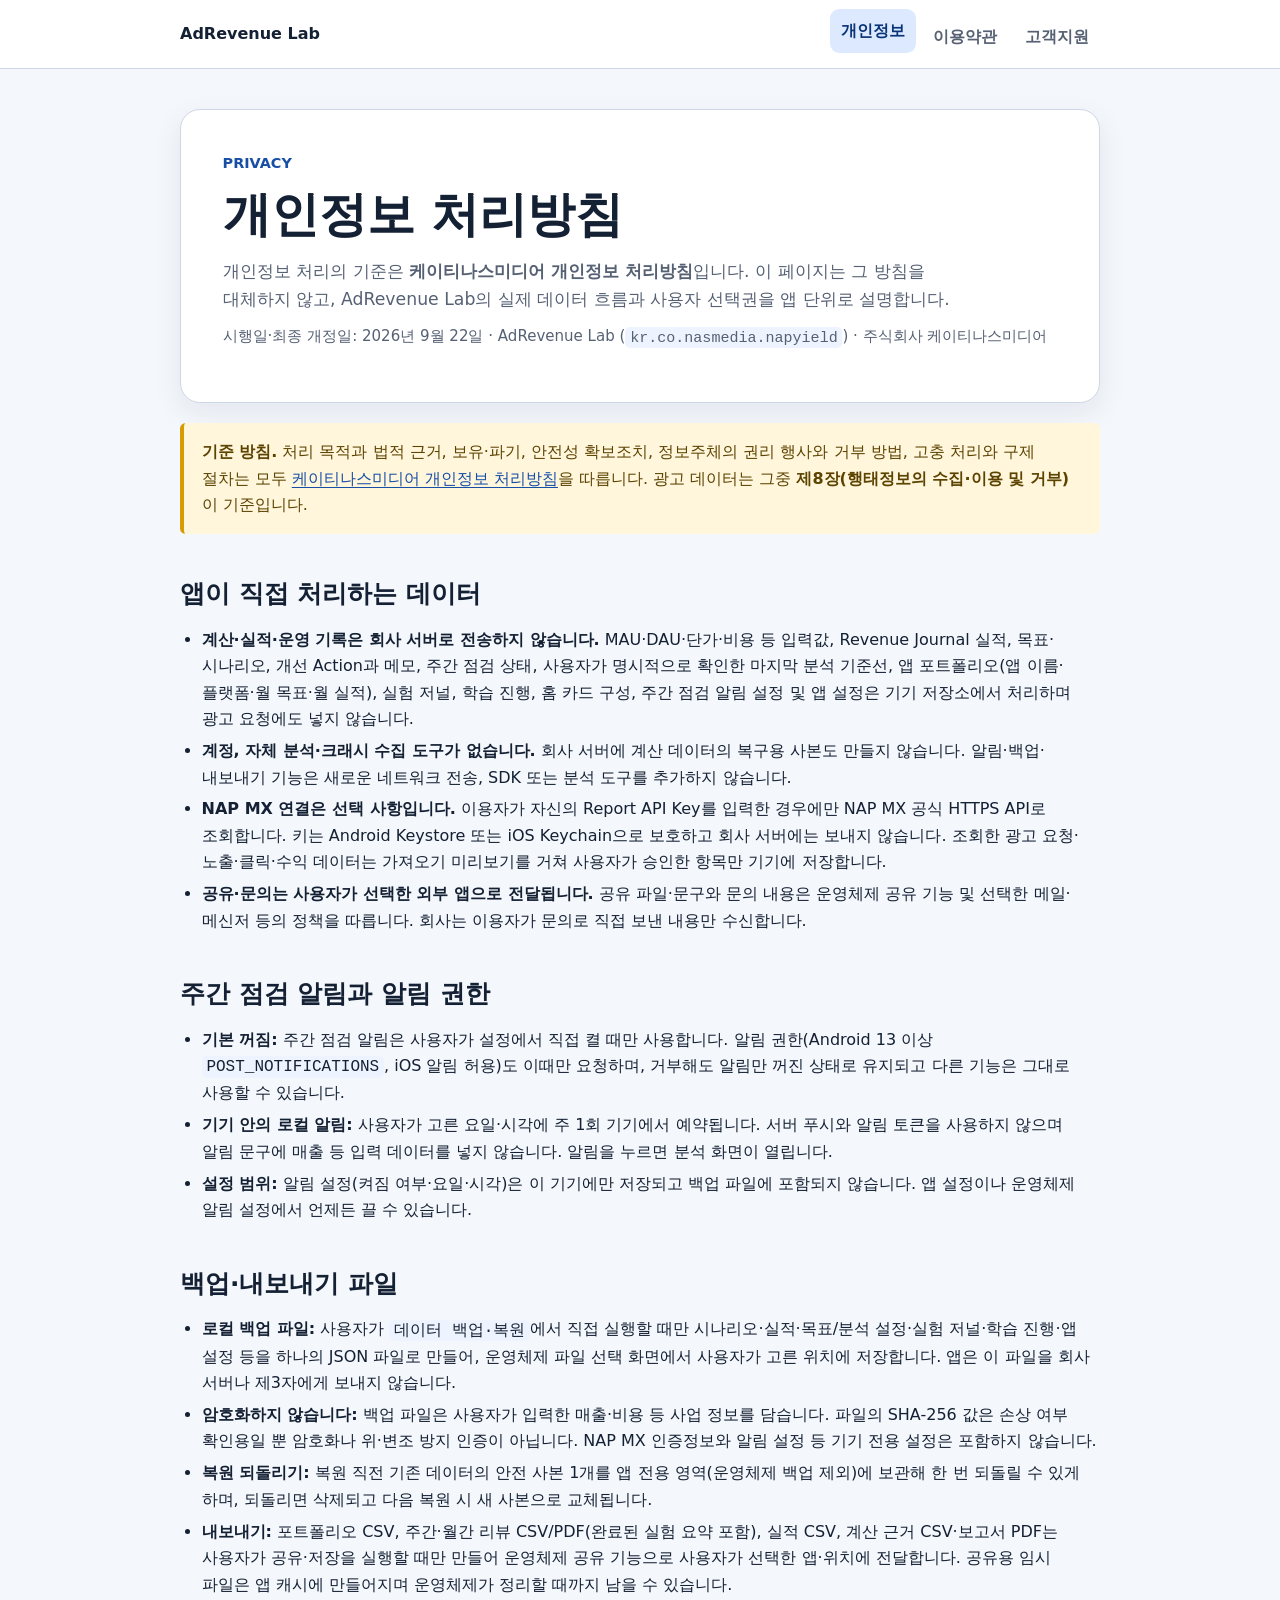
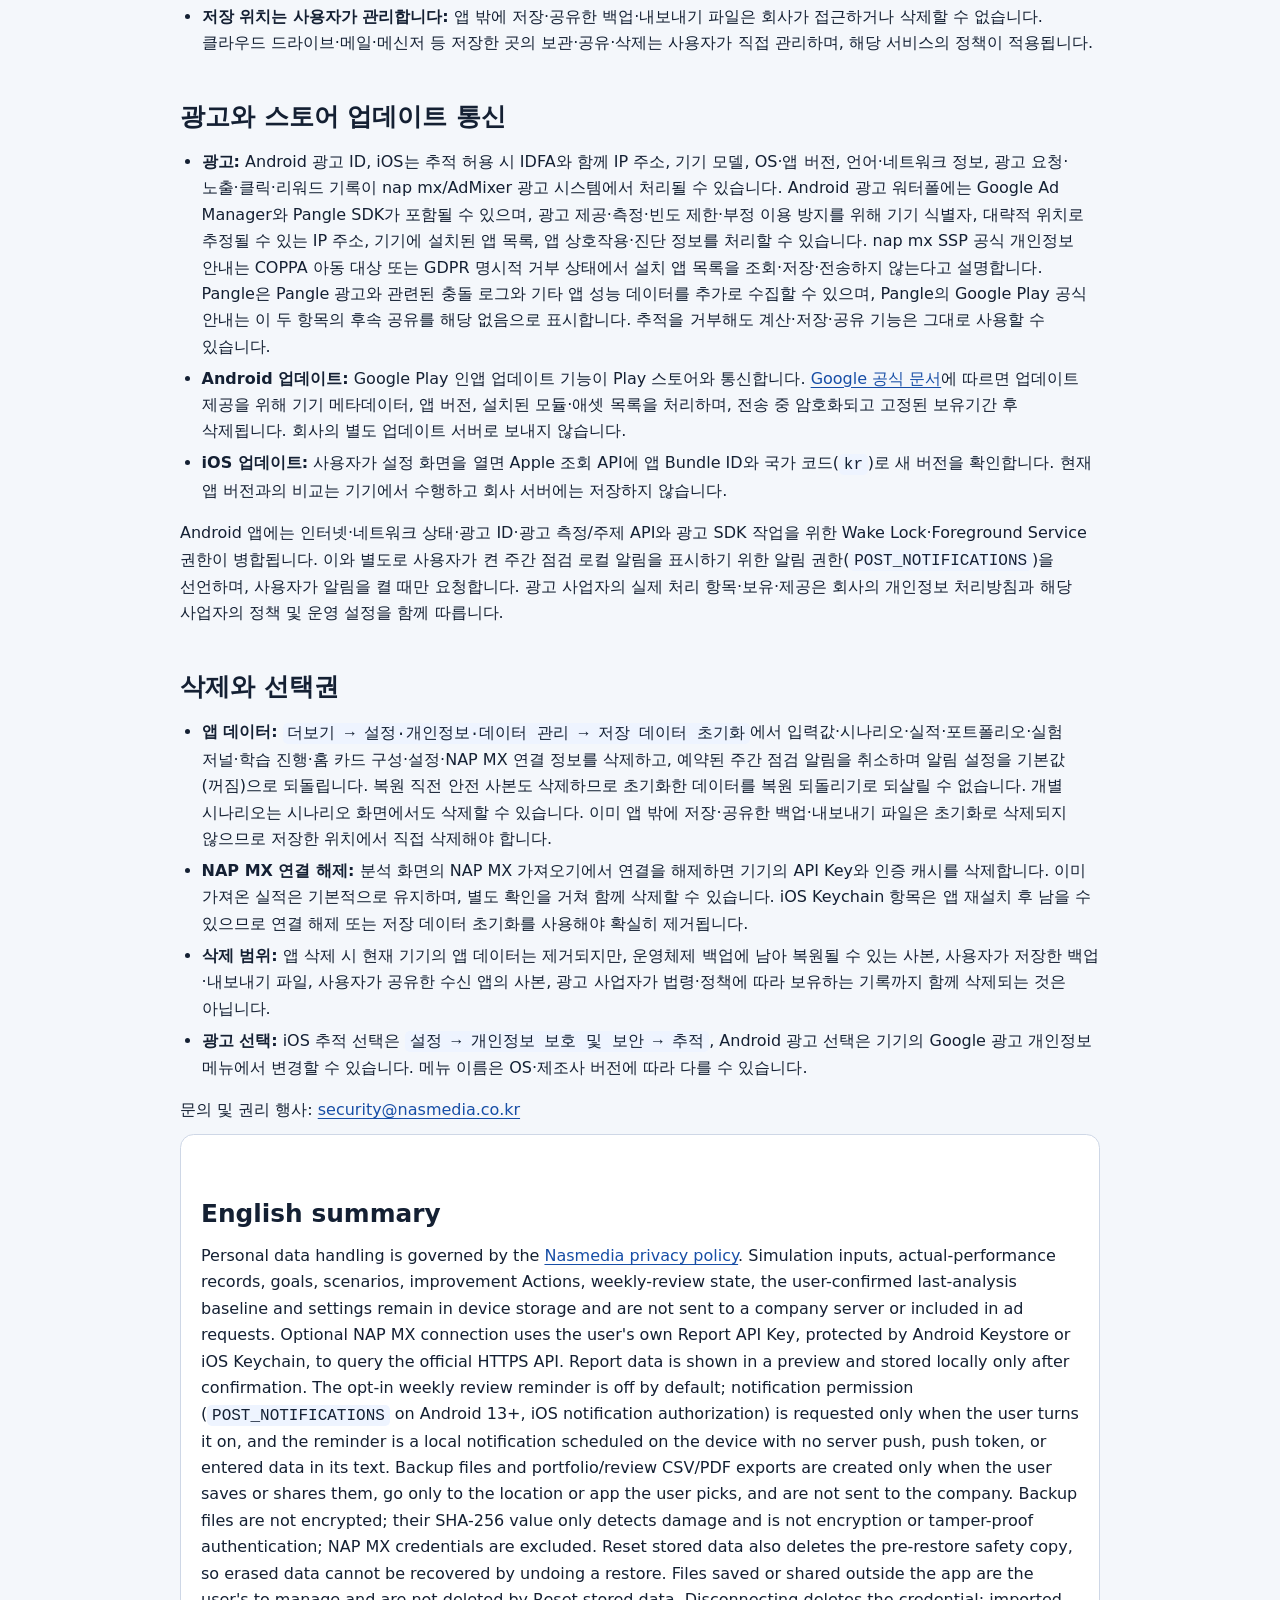
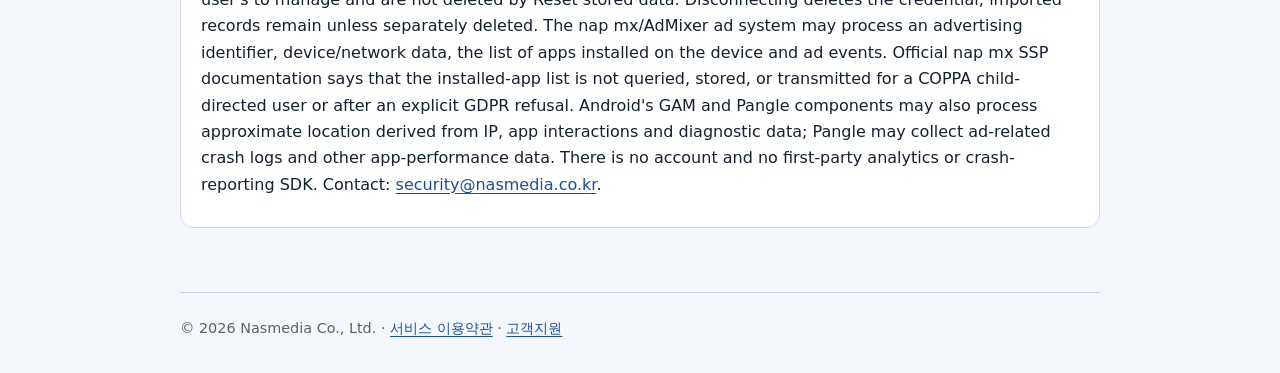
==== commit a7259966: "Remove inaccessible private SDK link from public disclosure" ====
--- a/ad-revenue-simulator/public/privacy-policy/index.html
+++ b/ad-revenue-simulator/public/privacy-policy/index.html
@@ -48,7 +48,7 @@
 
     <section aria-labelledby="communications"><h2 id="communications">광고와 스토어 업데이트 통신</h2>
       <ul>
-        <li><strong>광고:</strong> Android 광고 ID, iOS는 추적 허용 시 IDFA와 함께 IP 주소, 기기 모델, OS·앱 버전, 언어·네트워크 정보, 광고 요청·노출·클릭·리워드 기록이 nap mx/AdMixer 광고 시스템에서 처리될 수 있습니다. Android 광고 워터폴에는 Google Ad Manager와 Pangle SDK가 포함될 수 있으며, 광고 제공·측정·빈도 제한·부정 이용 방지를 위해 기기 식별자, 대략적 위치로 추정될 수 있는 IP 주소, 기기에 설치된 앱 목록, 앱 상호작용·진단 정보를 처리할 수 있습니다. nap mx SSP <a href="https://github.com/Nasmedia-Tech/AOS-AdMixerSSP/blob/8e17e8fe276d6f262405feb07bd2fec516867beb/docs/android/native/privacy.md#설치-앱-목록-수집-정책">공식 개인정보 안내</a>는 COPPA 아동 대상 또는 GDPR 명시적 거부 상태에서 설치 앱 목록을 조회·저장·전송하지 않는다고 설명합니다. Pangle은 Pangle 광고와 관련된 충돌 로그와 기타 앱 성능 데이터를 추가로 수집할 수 있으며, Pangle의 Google Play 공식 안내는 이 두 항목의 후속 공유를 해당 없음으로 표시합니다. 추적을 거부해도 계산·저장·공유 기능은 그대로 사용할 수 있습니다.</li>
+        <li><strong>광고:</strong> Android 광고 ID, iOS는 추적 허용 시 IDFA와 함께 IP 주소, 기기 모델, OS·앱 버전, 언어·네트워크 정보, 광고 요청·노출·클릭·리워드 기록이 nap mx/AdMixer 광고 시스템에서 처리될 수 있습니다. Android 광고 워터폴에는 Google Ad Manager와 Pangle SDK가 포함될 수 있으며, 광고 제공·측정·빈도 제한·부정 이용 방지를 위해 기기 식별자, 대략적 위치로 추정될 수 있는 IP 주소, 기기에 설치된 앱 목록, 앱 상호작용·진단 정보를 처리할 수 있습니다. nap mx SSP 공식 개인정보 안내는 COPPA 아동 대상 또는 GDPR 명시적 거부 상태에서 설치 앱 목록을 조회·저장·전송하지 않는다고 설명합니다. Pangle은 Pangle 광고와 관련된 충돌 로그와 기타 앱 성능 데이터를 추가로 수집할 수 있으며, Pangle의 Google Play 공식 안내는 이 두 항목의 후속 공유를 해당 없음으로 표시합니다. 추적을 거부해도 계산·저장·공유 기능은 그대로 사용할 수 있습니다.</li>
         <li><strong>Android 업데이트:</strong> Google Play 인앱 업데이트 기능이 Play 스토어와 통신합니다. <a href="https://developer.android.com/guide/playcore/in-app-updates">Google 공식 문서</a>에 따르면 업데이트 제공을 위해 기기 메타데이터, 앱 버전, 설치된 모듈·애셋 목록을 처리하며, 전송 중 암호화되고 고정된 보유기간 후 삭제됩니다. 회사의 별도 업데이트 서버로 보내지 않습니다.</li>
         <li><strong>iOS 업데이트:</strong> 사용자가 설정 화면을 열면 Apple 조회 API에 앱 Bundle ID와 국가 코드(<code>kr</code>)로 새 버전을 확인합니다. 현재 앱 버전과의 비교는 기기에서 수행하고 회사 서버에는 저장하지 않습니다.</li>
       </ul>
